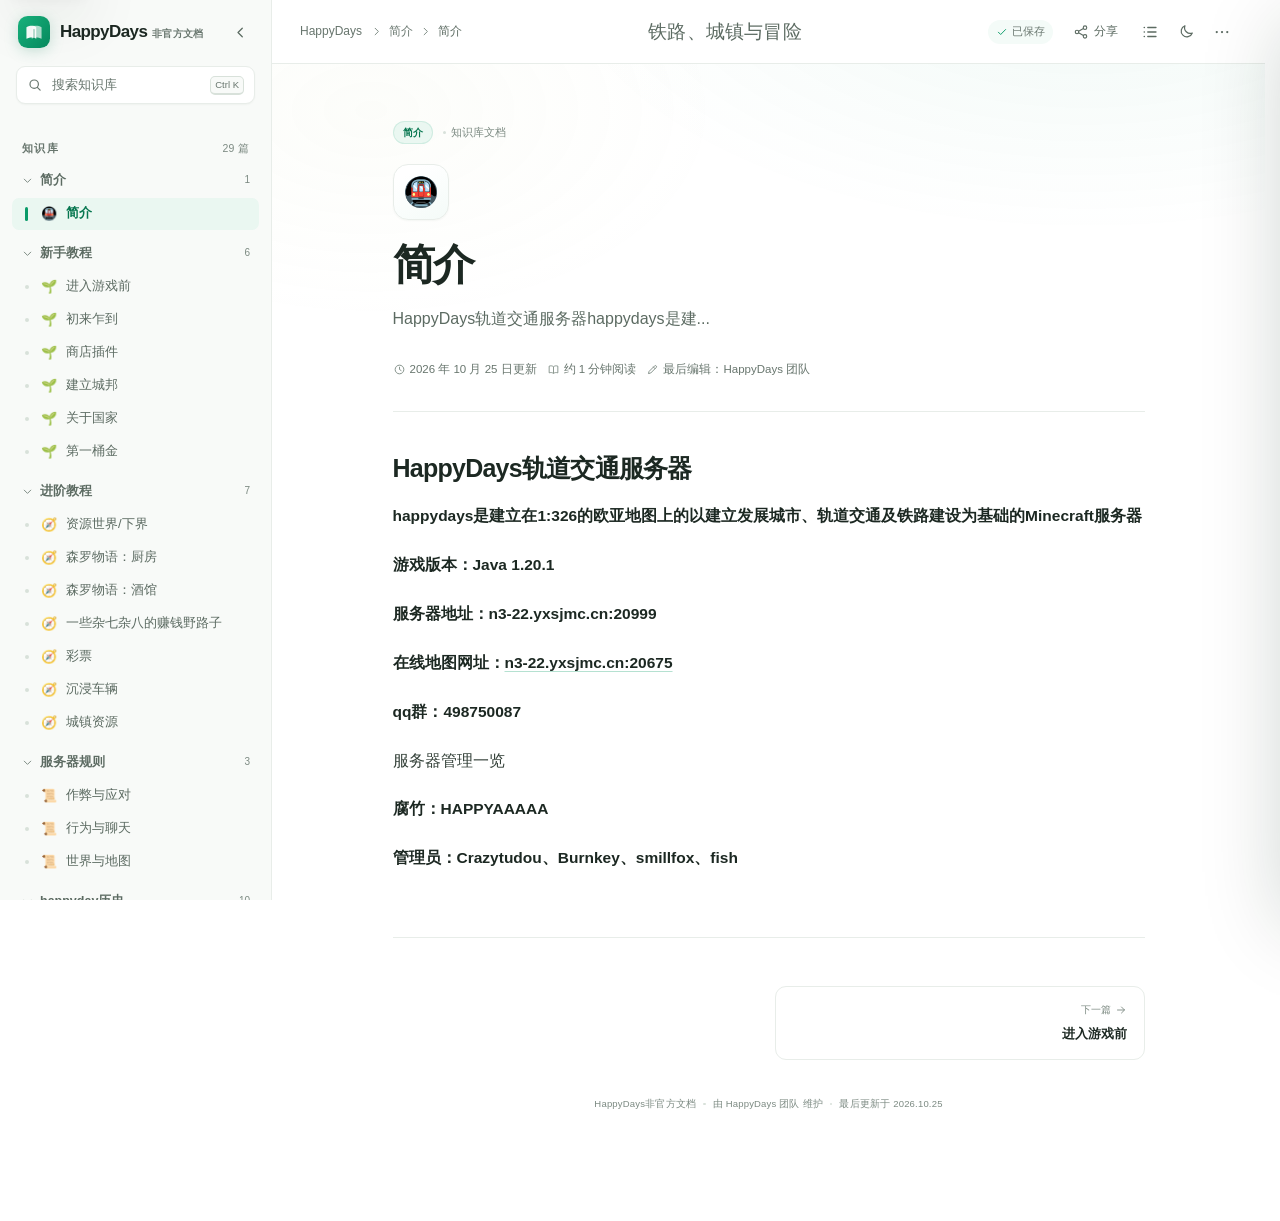
==== index.html @ 3f9e7c97 "fix: 固定标题默认字号并让新输入继承所选字号 - 移除阅读页和编辑器标题弹窗中的全局字号输入 - 全局默认字号固定为 title.json 中的 18.5 - 保留逐字字号输入 - 选中单字字号后" ====
<!DOCTYPE html>
<html lang="zh-CN">
<head>
  <meta charset="UTF-8">
  <meta name="viewport" content="width=device-width, initial-scale=1.0">
  <meta name="description" content="HappyDays非官方文档">
  <meta name="color-scheme" content="light dark">
  <meta name="theme-color" content="#ffffff" media="(prefers-color-scheme: light)">
  <meta name="theme-color" content="#141b17" media="(prefers-color-scheme: dark)">
  <meta property="og:type" content="website">
  <meta property="og:title" content="HappyDays非官方文档">
  <meta property="og:description" content="HappyDays非官方文档">
  <meta property="og:url" id="ogUrl" content="">
  <link rel="canonical" id="canonicalLink" href="">
  <link rel="stylesheet" href="assets/title-format.css">
  <link rel="stylesheet" href="assets/history.css">
  <title>HappyDays非官方文档</title>
  <link rel="icon" type="image/png" href="icon.png">
  <script>
    (function () {
      try {
        var saved = localStorage.getItem('happydays-theme');
        if (saved === 'dark' || saved === 'light') {
          document.documentElement.setAttribute('data-theme', saved);
        } else if (window.matchMedia && window.matchMedia('(prefers-color-scheme: dark)').matches) {
          document.documentElement.setAttribute('data-theme', 'dark');
        }
      } catch (error) { /* 本地存储不可用时保持默认主题 */ }
    })();
  </script>
  <link rel="stylesheet" href="assets/styles.css">
</head>
<body>
  <button class="skip-link" id="skipToContent" type="button">跳到正文</button>
  <noscript>
    <div class="noscript-note">HappyDays非官方文档需要启用 JavaScript 才能加载文档内容、搜索和目录。请在浏览器设置中启用后刷新页面。</div>
  </noscript>
  <div class="reading-progress" aria-hidden="true"><span id="readingProgress"></span></div>

  <div class="sidebar-backdrop" id="sidebarBackdrop" data-action="close-sidebar" aria-hidden="true"></div>

  <div class="app">
    <aside class="sidebar" id="sidebar" aria-label="知识库导航">
      <div class="sidebar-head">
        <a class="brand" href="#/" aria-label="HappyDays非官方文档首页">
          <span class="brand-mark" aria-hidden="true">
            <svg viewBox="0 0 36 36" focusable="false">
              <defs>
                <linearGradient id="brandGradient" x1="0" y1="0" x2="1" y2="1">
                  <stop offset="0%" stop-color="#18b57f"></stop>
                  <stop offset="100%" stop-color="#078a5f"></stop>
                </linearGradient>
              </defs>
              <rect width="36" height="36" rx="11" fill="url(#brandGradient)"></rect>
              <path d="M9.5 12.6c4.6-2.3 8.7-1.7 11 0v13.1c-2.3-1.7-6.4-2.3-11 0V12.6Z" fill="#fff" opacity=".97"></path>
              <path d="M26.5 12.6c-4.6-2.3-8.7-1.7-11 0v13.1c2.3-1.7 6.4-2.3 11 0V12.6Z" fill="#fff" opacity=".68"></path>
              <path d="M18 15.2v10.6" stroke="#078a5f" stroke-width="1.2" stroke-linecap="round" opacity=".5"></path>
            </svg>
          </span>
          <span class="brand-copy">
            <span class="brand-name">HappyDays</span>
            <span class="brand-suffix">非官方文档</span>
          </span>
        </a>
        <button class="icon-button sidebar-close" id="sidebarClose" type="button" aria-label="收起侧边栏">
          <svg class="icon" aria-hidden="true"><use href="#i-chevron-left"></use></svg>
        </button>
      </div>

      <button class="search-trigger" id="sidebarSearch" type="button" aria-label="搜索知识库" aria-haspopup="dialog" aria-keyshortcuts="Control+K Meta+K">
        <svg class="icon" aria-hidden="true"><use href="#i-search"></use></svg>
        <span>搜索知识库</span>
        <kbd><span class="mod-key">Ctrl</span>&nbsp;K</kbd>
      </button>

      <div class="sidebar-scroll">
        <div class="nav-section">
          <div class="nav-section-head">
            <span class="nav-section-title">知识库</span>
            <span class="nav-section-count" id="docCount">0 篇</span>
          </div>
          <nav class="doc-tree" id="docTree" aria-label="文档树"></nav>
        </div>

        <div class="invite-card">
          <div class="invite-art" aria-hidden="true">
            <span class="invite-leaf invite-leaf--one"></span>
            <span class="invite-leaf invite-leaf--two"></span>
            <span class="invite-dot"></span>
          </div>
          <p class="invite-title">一起把经验留下来</p>
          <p class="invite-text">邀请伙伴加入空间，共同编辑、评论与成长。</p>
          <button class="invite-button" type="button" data-action="invite">
            <svg class="icon" aria-hidden="true"><use href="#i-user-plus"></use></svg>
            复制邀请链接
          </button>
        </div>
      </div>
    </aside>

    <div class="app-main">
      <header class="topbar">
        <div class="topbar-left">
          <button class="icon-button menu-button" id="sidebarToggle" type="button" aria-label="展开侧边栏" aria-controls="sidebar" aria-expanded="true">
            <svg class="icon" aria-hidden="true"><use href="#i-menu"></use></svg>
          </button>
          <nav class="breadcrumbs" aria-label="面包屑">
            <a class="crumb-home" href="#/doc/welcome">HappyDays</a>
            <svg class="crumb-chevron" aria-hidden="true"><use href="#i-chevron-right"></use></svg>
            <span class="crumb-category" id="crumbCategory">开始使用</span>
            <svg class="crumb-chevron crumb-chevron--last" aria-hidden="true"><use href="#i-chevron-right"></use></svg>
            <span class="crumb-current" id="crumbTitle">欢迎来到 HappyDays非官方文档</span>
          </nav>
        </div>

        <div class="title-roll" id="titleRoll" aria-label="站点标题">
          <span class="title-roll-window">
            <span class="title-roll-text" id="titleRollText">HappyDays 非官方文档</span>
          </span>
          <button class="title-roll-edit" id="titleRollEdit" type="button" aria-label="编辑滚动标题" title="编辑滚动标题" hidden>
            <svg class="icon" aria-hidden="true"><use href="#i-edit"></use></svg>
          </button>
        </div>

        <div class="topbar-actions">
          <span class="sync-pill" aria-label="所有更改已保存">
            <svg class="icon" aria-hidden="true"><use href="#i-check"></use></svg>
            <span>已保存</span>
          </span>
          <a class="top-action edit-link" id="editBtn" href="editor.html" aria-label="编辑当前文档" hidden>
            <svg class="icon" aria-hidden="true"><use href="#i-edit"></use></svg>
            <span class="action-label">编辑</span>
          </a>
          <button class="top-action" id="historyBtn" type="button" aria-label="查看版本历史" hidden>
            <svg class="icon" aria-hidden="true"><use href="#i-clock"></use></svg>
            <span class="action-label">历史</span>
          </button>
          <button class="top-action" id="shareBtn" type="button" aria-label="分享当前文档">
            <svg class="icon" aria-hidden="true"><use href="#i-share"></use></svg>
            <span class="action-label">分享</span>
          </button>
          <button class="icon-button outline-trigger" id="outlineBtn" type="button" aria-label="打开页面目录" aria-controls="tocPanel" aria-expanded="false">
            <svg class="icon" aria-hidden="true"><use href="#i-list"></use></svg>
          </button>
          <button class="icon-button theme-toggle" id="themeBtn" type="button" aria-label="切换到深色模式">
            <svg class="icon icon-sun" aria-hidden="true"><use href="#i-sun"></use></svg>
            <svg class="icon icon-moon" aria-hidden="true"><use href="#i-moon"></use></svg>
          </button>
          <button class="icon-button" id="moreBtn" type="button" aria-label="更多页面操作" aria-haspopup="true" aria-expanded="false">
            <svg class="icon" aria-hidden="true"><use href="#i-more"></use></svg>
          </button>
          <div class="more-menu" id="moreMenu" hidden>
            <p class="menu-eyebrow">页面操作</p>
            <button class="menu-item" type="button" data-action="copy-link">
              <svg class="icon" aria-hidden="true"><use href="#i-link"></use></svg>
              <span>复制页面链接</span>
            </button>
            <button class="menu-item" type="button" data-action="print">
              <svg class="icon" aria-hidden="true"><use href="#i-printer"></use></svg>
              <span>打印 / 导出 PDF</span>
            </button>
            <button class="menu-item" type="button" data-action="wide">
              <svg class="icon" aria-hidden="true"><use href="#i-wide"></use></svg>
              <span>宽屏阅读</span>
              <span class="menu-state" id="wideState">关</span>
            </button>
            <div class="menu-divider"></div>
            <p class="menu-tip">提示：按 <kbd>Esc</kbd> 可关闭此菜单</p>
          </div>
        </div>
      </header>

      <main class="main" id="mainContent">
        <div class="doc-layout">
          <article class="doc" id="docRoot" aria-labelledby="docTitle">
            <header class="doc-header">
              <div class="doc-kicker">
                <span class="doc-category" id="docCategory">开始使用</span>
                <span class="doc-type">知识库文档</span>
              </div>
              <div class="doc-emoji" id="docEmoji" aria-hidden="true">🌱</div>
              <h1 class="doc-title" id="docTitle">欢迎来到 HappyDays非官方文档</h1>
              <p class="doc-excerpt" id="docExcerpt"></p>
              <div class="doc-meta">
                <span class="meta-item">
                  <svg class="icon" aria-hidden="true"><use href="#i-clock"></use></svg>
                  <span id="docUpdated">2026 年 10 月 21 日更新</span>
                </span>
                <span class="meta-item">
                  <svg class="icon" aria-hidden="true"><use href="#i-read"></use></svg>
                  <span id="docReading">约 6 分钟阅读</span>
                </span>
                <span class="meta-item" id="docAuthorMeta" hidden>
                  <svg class="icon" aria-hidden="true"><use href="#i-edit"></use></svg>
                  <span id="docAuthor">最后编辑：HappyDays 团队</span>
                </span>
              </div>
              <div class="doc-tags" id="docTags"></div>
            </header>

            <div class="doc-body" id="docBody"></div>

            <section class="doc-signatures" id="docSignatures" aria-label="署名记录" hidden>
              <div class="doc-signatures-head">
                <span>署名记录</span>
                <span id="docSignatureCount"></span>
              </div>
              <ol class="doc-signature-list" id="docSignatureList"></ol>
            </section>

            <footer class="doc-footer">
              <nav class="page-nav" aria-label="上一篇与下一篇">
                <a class="page-nav-link page-nav-prev" id="prevDoc" href="#/doc/welcome">
                  <span class="page-nav-direction">
                    <svg class="icon" aria-hidden="true"><use href="#i-arrow-left"></use></svg>
                    上一篇
                  </span>
                  <span class="page-nav-title" id="prevDocTitle">—</span>
                </a>
                <a class="page-nav-link page-nav-next" id="nextDoc" href="#/doc/quickstart">
                  <span class="page-nav-direction">
                    下一篇
                    <svg class="icon" aria-hidden="true"><use href="#i-arrow-right"></use></svg>
                  </span>
                  <span class="page-nav-title" id="nextDocTitle">—</span>
                </a>
              </nav>

              <p class="doc-colophon">
                <span>HappyDays非官方文档</span>
                <span class="colophon-dot" aria-hidden="true"></span>
                <span>由 <span id="colophonAuthor">HappyDays 团队</span> 维护</span>
                <span class="colophon-dot" aria-hidden="true"></span>
                <span id="colophonUpdated">最后更新于 2026.10.21</span>
              </p>
            </footer>
          </article>

          <aside class="toc" id="tocPanel" aria-label="本页目录">
            <div class="toc-sticky">
              <div class="toc-head">
                <span class="toc-label">本页目录</span>
                <span class="toc-percent" id="readingPercent">0%</span>
              </div>
              <nav class="toc-nav" id="tocNav" aria-label="页面标题导航"></nav>
              <button class="toc-top" id="tocTop" type="button">
                <svg class="icon" aria-hidden="true"><use href="#i-arrow-up"></use></svg>
                回到顶部
              </button>
            </div>
            <button class="toc-close" id="tocClose" type="button" aria-label="关闭页面目录">
              <svg class="icon" aria-hidden="true"><use href="#i-x"></use></svg>
            </button>
          </aside>
        </div>
      </main>
    </div>
  </div>

  <div class="toc-backdrop" id="tocBackdrop" data-action="close-toc" aria-hidden="true"></div>

  <div class="search-overlay" id="searchOverlay" hidden>
    <div class="search-backdrop" data-action="close-search" aria-hidden="true"></div>
    <section class="search-dialog" role="dialog" aria-modal="true" aria-labelledby="searchTitle">
      <h2 class="sr-only" id="searchTitle">搜索知识库</h2>
      <div class="search-input-row">
        <svg class="icon search-icon" aria-hidden="true"><use href="#i-search"></use></svg>
        <input id="searchInput" class="search-input" type="search" placeholder="搜索文档、标签或内容…" autocomplete="off" spellcheck="false" aria-label="搜索知识库" aria-controls="searchResults" aria-autocomplete="list" aria-haspopup="listbox">
        <kbd class="search-esc">Esc</kbd>
      </div>
      <div class="search-results" id="searchResults" role="listbox" aria-label="搜索建议" aria-live="polite"></div>
      <div class="search-footer">
        <span class="search-footer-group"><kbd>↑</kbd><kbd>↓</kbd> 选择</span>
        <span class="search-footer-group"><kbd>↵</kbd> 打开</span>
        <span class="search-footer-brand">
          <span class="mini-mark" aria-hidden="true"></span>
          HappyDays非官方文档
        </span>
      </div>
    </section>
  </div>

  <div class="toast-region" id="toastRegion" role="status" aria-live="polite" aria-atomic="true"></div>

  <button class="back-to-top" id="backToTop" type="button" aria-label="回到顶部">
    <svg class="icon" aria-hidden="true"><use href="#i-arrow-up"></use></svg>
  </button>

  <div class="sr-only" id="pageAnnouncement" aria-live="polite"></div>

  <dialog class="site-title-dialog" id="titleEditDialog" aria-labelledby="titleEditHeading">
    <form id="titleEditForm">
      <div class="site-title-head">
        <div>
          <p class="site-title-eyebrow">页眉配置</p>
          <h2 id="titleEditHeading">编辑滚动标题</h2>
        </div>
        <button class="icon-button" id="siteTitleClose" type="button" aria-label="关闭">
          <svg class="icon" aria-hidden="true"><use href="#i-x"></use></svg>
        </button>
      </div>
      <div class="site-title-body">
        <p class="site-title-hint">标题按权重随机出现，概率 = 当前权重 / 总权重。</p>
        <div class="site-title-settings">
          <label class="site-title-setting">
            <span>轮换间隔</span>
            <input id="siteTitleInterval" type="number" min="3" max="3600" step="1" value="10">
            <span class="site-title-unit">秒</span>
          </label>
        </div>
        <div class="title-format-toolbar" id="siteTitleToolbar" aria-label="标题格式">
          <button class="title-format-button" type="button" data-format="bold" title="粗体"><b>B</b></button>
          <button class="title-format-button" type="button" data-format="italic" title="斜体"><i>I</i></button>
          <button class="title-format-button" type="button" data-format="underline" title="下划线"><u>U</u></button>
          <button class="title-format-button" type="button" data-format="strike" title="删除线"><s>S</s></button>
          <label class="title-format-size">
            字号
            <input id="siteTitleSize" type="number" min="8" max="80" step="0.5" placeholder="px" title="选中文字的字号">
            <span>px</span>
          </label>
          <label class="title-format-color">
            颜色
            <input id="siteTitleColor" type="color" value="#0a9b69" title="文字颜色">
          </label>
          <span class="title-format-hint">选中文字后应用</span>
        </div>
        <div class="site-title-rows" id="siteTitleRows"></div>
        <div class="site-title-foot">
          <button class="site-title-add" id="siteTitleAdd" type="button">+ 添加标题</button>
          <span id="siteTitleTotal"></span>
        </div>
        <div class="site-title-alert" id="siteTitleAlert" hidden role="alert"></div>
      </div>
      <div class="site-title-actions">
        <button class="top-action" id="siteTitleCancel" type="button">取消</button>
        <button class="site-title-save" id="siteTitleSave" type="submit">保存标题</button>
      </div>
    </form>
  </dialog>

  <dialog class="history-dialog" id="historyDialog" aria-labelledby="historyHeading">
    <div class="history-shell">
      <header class="history-head">
        <div>
          <p class="history-eyebrow">Version history</p>
          <h2 id="historyHeading">文章版本</h2>
        </div>
        <button class="history-close" id="historyClose" type="button" aria-label="关闭版本历史">×</button>
      </header>
      <div class="history-body">
        <aside class="history-side">
          <p class="history-cutoff" id="historyCutoff"></p>
          <div class="history-list" id="historyList"></div>
        </aside>
        <section class="history-detail">
          <div class="history-meta" id="historyMeta"></div>
          <article class="doc-body history-content" id="historyContent"></article>
        </section>
      </div>
    </div>
  </dialog>

  <svg class="icon-sprite" xmlns="http://www.w3.org/2000/svg" aria-hidden="true" focusable="false">
    <defs>
      <symbol id="i-menu" viewBox="0 0 24 24"><path d="M4 7h16M4 12h16M4 17h11" fill="none" stroke="currentColor" stroke-width="1.8" stroke-linecap="round"/></symbol>
      <symbol id="i-chevron-left" viewBox="0 0 24 24"><path d="m14.5 6-6 6 6 6" fill="none" stroke="currentColor" stroke-width="1.8" stroke-linecap="round" stroke-linejoin="round"/></symbol>
      <symbol id="i-chevron-right" viewBox="0 0 24 24"><path d="m9.5 6 6 6-6 6" fill="none" stroke="currentColor" stroke-width="1.8" stroke-linecap="round" stroke-linejoin="round"/></symbol>
      <symbol id="i-chevron-down" viewBox="0 0 24 24"><path d="m6 9.5 6 6 6-6" fill="none" stroke="currentColor" stroke-width="1.8" stroke-linecap="round" stroke-linejoin="round"/></symbol>
      <symbol id="i-search" viewBox="0 0 24 24"><circle cx="10.8" cy="10.8" r="6.3" fill="none" stroke="currentColor" stroke-width="1.8"/><path d="m15.5 15.5 4.2 4.2" fill="none" stroke="currentColor" stroke-width="1.8" stroke-linecap="round"/></symbol>
      <symbol id="i-clock" viewBox="0 0 24 24"><circle cx="12" cy="12" r="8" fill="none" stroke="currentColor" stroke-width="1.7"/><path d="M12 7.7V12l2.9 1.9" fill="none" stroke="currentColor" stroke-width="1.7" stroke-linecap="round"/></symbol>
      <symbol id="i-read" viewBox="0 0 24 24"><path d="M4 5.8c2.9-1 5.6-.8 8 1.1 2.4-1.9 5.1-2.1 8-1.1v12.4c-2.9-1-5.6-.8-8 1.1-2.4-1.9-5.1-2.1-8-1.1V5.8Z" fill="none" stroke="currentColor" stroke-width="1.6" stroke-linejoin="round"/><path d="M12 7v12" fill="none" stroke="currentColor" stroke-width="1.6"/></symbol>
      <symbol id="i-share" viewBox="0 0 24 24"><circle cx="6" cy="12" r="2.6" fill="none" stroke="currentColor" stroke-width="1.7"/><circle cx="18" cy="5.5" r="2.6" fill="none" stroke="currentColor" stroke-width="1.7"/><circle cx="18" cy="18.5" r="2.6" fill="none" stroke="currentColor" stroke-width="1.7"/><path d="m8.4 10.8 7.2-4M8.4 13.2l7.2 4" fill="none" stroke="currentColor" stroke-width="1.7"/></symbol>
      <symbol id="i-edit" viewBox="0 0 24 24"><path d="m4.5 19.5 4.2-1 10.1-10.1a2.1 2.1 0 0 0-3-3L5.7 15.5l-1.2 4Z" fill="none" stroke="currentColor" stroke-width="1.7" stroke-linejoin="round"/><path d="m13.7 7.5 2.8 2.8" fill="none" stroke="currentColor" stroke-width="1.7" stroke-linecap="round"/></symbol>
      <symbol id="i-more" viewBox="0 0 24 24"><circle cx="5" cy="12" r="1.5" fill="currentColor"/><circle cx="12" cy="12" r="1.5" fill="currentColor"/><circle cx="19" cy="12" r="1.5" fill="currentColor"/></symbol>
      <symbol id="i-sun" viewBox="0 0 24 24"><circle cx="12" cy="12" r="4" fill="none" stroke="currentColor" stroke-width="1.7"/><path d="M12 2.8v2.1M12 19.1v2.1M4.5 4.5 6 6M18 18l1.5 1.5M2.8 12h2.1M19.1 12h2.1M4.5 19.5 6 18M18 6l1.5-1.5" fill="none" stroke="currentColor" stroke-width="1.7" stroke-linecap="round"/></symbol>
      <symbol id="i-moon" viewBox="0 0 24 24"><path d="M20.2 14.2A8.1 8.1 0 0 1 9.8 3.8a8.1 8.1 0 1 0 10.4 10.4Z" fill="none" stroke="currentColor" stroke-width="1.7" stroke-linejoin="round"/></symbol>
      <symbol id="i-x" viewBox="0 0 24 24"><path d="m6 6 12 12M18 6 6 18" fill="none" stroke="currentColor" stroke-width="1.8" stroke-linecap="round"/></symbol>
      <symbol id="i-check" viewBox="0 0 24 24"><path d="m4.8 12.4 4.6 4.6 9.8-10" fill="none" stroke="currentColor" stroke-width="1.9" stroke-linecap="round" stroke-linejoin="round"/></symbol>
      <symbol id="i-arrow-up" viewBox="0 0 24 24"><path d="M12 19V5m-6 6 6-6 6 6" fill="none" stroke="currentColor" stroke-width="1.8" stroke-linecap="round" stroke-linejoin="round"/></symbol>
      <symbol id="i-arrow-right" viewBox="0 0 24 24"><path d="M5 12h14m-6-6 6 6-6 6" fill="none" stroke="currentColor" stroke-width="1.8" stroke-linecap="round" stroke-linejoin="round"/></symbol>
      <symbol id="i-arrow-left" viewBox="0 0 24 24"><path d="M19 12H5m6 6-6-6 6-6" fill="none" stroke="currentColor" stroke-width="1.8" stroke-linecap="round" stroke-linejoin="round"/></symbol>
      <symbol id="i-list" viewBox="0 0 24 24"><path d="M9 6h11M9 12h11M9 18h11" fill="none" stroke="currentColor" stroke-width="1.7" stroke-linecap="round"/><circle cx="4.4" cy="6" r="1.1" fill="currentColor"/><circle cx="4.4" cy="12" r="1.1" fill="currentColor"/><circle cx="4.4" cy="18" r="1.1" fill="currentColor"/></symbol>
      <symbol id="i-link" viewBox="0 0 24 24"><path d="m9.7 14.3 4.6-4.6M7.1 16.9l-1 1a3.7 3.7 0 0 1-5.2-5.2l3.6-3.6a3.7 3.7 0 0 1 5.2 0M16.9 7.1l1-1a3.7 3.7 0 0 1 5.2 5.2l-3.6 3.6a3.7 3.7 0 0 1-5.2 0" fill="none" stroke="currentColor" stroke-width="1.7" stroke-linecap="round"/></symbol>
      <symbol id="i-printer" viewBox="0 0 24 24"><path d="M7 8V3.8h10V8M7 17H4.5V9.5A1.5 1.5 0 0 1 6 8h12a1.5 1.5 0 0 1 1.5 1.5V17H17" fill="none" stroke="currentColor" stroke-width="1.6" stroke-linejoin="round"/><rect x="7" y="14" width="10" height="6.2" rx="1" fill="none" stroke="currentColor" stroke-width="1.6"/><circle cx="17.3" cy="11.4" r=".9" fill="currentColor"/></symbol>
      <symbol id="i-wide" viewBox="0 0 24 24"><path d="M8.5 4H4v4.5M15.5 4H20v4.5M8.5 20H4v-4.5M15.5 20H20v-4.5" fill="none" stroke="currentColor" stroke-width="1.7" stroke-linecap="round" stroke-linejoin="round"/></symbol>
      <symbol id="i-user-plus" viewBox="0 0 24 24"><circle cx="9" cy="8" r="3.4" fill="none" stroke="currentColor" stroke-width="1.7"/><path d="M3.6 19.5c.5-3.2 2.5-5 5.4-5s4.9 1.8 5.4 5M18 8v6M15 11h6" fill="none" stroke="currentColor" stroke-width="1.7" stroke-linecap="round"/></symbol>
      <symbol id="i-info" viewBox="0 0 24 24"><circle cx="12" cy="12" r="8.2" fill="none" stroke="currentColor" stroke-width="1.7"/><path d="M12 11v5" fill="none" stroke="currentColor" stroke-width="1.8" stroke-linecap="round"/><circle cx="12" cy="7.8" r="1.05" fill="currentColor"/></symbol>
      <symbol id="i-bulb" viewBox="0 0 24 24"><path d="M8.7 16.4a6.8 6.8 0 1 1 6.6 0v1.2H8.7v-1.2Z" fill="none" stroke="currentColor" stroke-width="1.6" stroke-linejoin="round"/><path d="M9.4 20.1h5.2M10.1 17.6h3.8" fill="none" stroke="currentColor" stroke-width="1.6" stroke-linecap="round"/></symbol>
      <symbol id="i-alert" viewBox="0 0 24 24"><path d="M10.5 4.3 2.9 18a1.7 1.7 0 0 0 1.5 2.5h15.2a1.7 1.7 0 0 0 1.5-2.5L13.5 4.3a1.7 1.7 0 0 0-3 0Z" fill="none" stroke="currentColor" stroke-width="1.6" stroke-linejoin="round"/><path d="M12 9v4.4" fill="none" stroke="currentColor" stroke-width="1.8" stroke-linecap="round"/><circle cx="12" cy="16.8" r="1.05" fill="currentColor"/></symbol>
      <symbol id="i-copy" viewBox="0 0 24 24"><rect x="8" y="8" width="11" height="11" rx="2" fill="none" stroke="currentColor" stroke-width="1.7"/><path d="M16 8V5.9A1.9 1.9 0 0 0 14.1 4H6.9A1.9 1.9 0 0 0 5 5.9v7.2A1.9 1.9 0 0 0 6.9 15H8" fill="none" stroke="currentColor" stroke-width="1.7"/></symbol>
      <symbol id="i-code" viewBox="0 0 24 24"><path d="m8.5 7.5-5 4.5 5 4.5M15.5 7.5l5 4.5-5 4.5M13.4 3.8l-2.8 16.4" fill="none" stroke="currentColor" stroke-width="1.7" stroke-linecap="round" stroke-linejoin="round"/></symbol>
      <symbol id="i-sparkle" viewBox="0 0 24 24"><path d="M12 3.5c.6 4.5 2.4 6.3 6.9 6.9-4.5.6-6.3 2.4-6.9 6.9-.6-4.5-2.4-6.3-6.9-6.9 4.5-.6 6.3-2.4 6.9-6.9Z" fill="none" stroke="currentColor" stroke-width="1.5" stroke-linejoin="round"/><path d="M18.7 16.2c.25 1.85 1 2.6 2.85 2.85-1.85.25-2.6 1-2.85 2.85-.25-1.85-1-2.6-2.85-2.85 1.85-.25 2.6-1 2.85-2.85Z" fill="currentColor"/></symbol>
    </defs>
  </svg>

  <script src="assets/data.js"></script>
  <script src="assets/title-format.js"></script>
  <script src="assets/app.js"></script>
</body>
</html>
---- assets/title-format.css ----
.title-rich {
  min-width: 0;
  min-height: 34px;
  padding: 7px 9px;
  overflow-wrap: anywhere;
  border: 1px solid var(--border);
  border-radius: 7px;
  background: var(--canvas);
  color: var(--text);
  font-size: 12px;
  font-style: normal;
  font-weight: 400;
  line-height: 1.45;
  outline: 0;
  white-space: pre-wrap;
}

.title-rich:focus {
  border-color: rgba(10, 155, 105, 0.48);
  box-shadow: 0 0 0 3px rgba(10, 155, 105, 0.09);
}

.title-rich:empty::before {
  color: var(--text-faint);
  content: attr(data-placeholder);
  pointer-events: none;
}

.title-rich span {
  white-space: pre;
}

.title-format-toolbar {
  display: flex;
  align-items: center;
  gap: 4px;
  padding: 7px 8px;
  border: 1px solid var(--border);
  border-radius: 8px;
  background: var(--canvas);
}

.title-format-button {
  display: inline-flex;
  width: 28px;
  height: 28px;
  align-items: center;
  justify-content: center;
  border: 1px solid transparent;
  border-radius: 6px;
  background: transparent;
  color: var(--text-secondary);
  font-size: 12px;
  cursor: pointer;
}

.title-format-button:hover {
  border-color: var(--border);
  background: var(--surface);
  color: var(--text);
}

.title-format-color,
.title-format-size {
  display: inline-flex;
  align-items: center;
  gap: 5px;
  margin-left: 3px;
  color: var(--text-faint);
  font-size: 9.5px;
}

.title-format-color input {
  width: 25px;
  height: 25px;
  padding: 0;
  border: 1px solid var(--border);
  border-radius: 5px;
  background: transparent;
  cursor: pointer;
}

.title-format-size input {
  width: 46px;
  height: 25px;
  padding: 0 5px;
  border: 1px solid var(--border);
  border-radius: 5px;
  background: var(--canvas);
  color: var(--text);
  font-size: 10px;
  outline: 0;
}

.title-format-size input:focus {
  border-color: rgba(10, 155, 105, 0.48);
}

.title-format-hint {
  margin-left: auto;
  color: var(--text-faint);
  font-size: 9px;
  white-space: nowrap;
}
---- assets/history.css ----
.history-dialog {
  width: min(1060px, calc(100vw - 32px));
  max-height: min(88vh, 780px);
  padding: 0;
  border: 1px solid var(--border);
  border-radius: 14px;
  background: var(--surface);
  color: var(--text);
  box-shadow: 0 24px 70px rgba(7, 20, 13, 0.28);
}

.history-dialog::backdrop {
  background: rgba(15, 28, 21, 0.42);
  -webkit-backdrop-filter: blur(4px);
  backdrop-filter: blur(4px);
}

.history-shell {
  display: flex;
  max-height: min(88vh, 780px);
  flex-direction: column;
}

.history-head {
  display: flex;
  align-items: flex-start;
  justify-content: space-between;
  gap: 16px;
  padding: 18px 22px 14px;
  border-bottom: 1px solid var(--border);
}

.history-eyebrow {
  margin: 0 0 4px;
  color: var(--accent);
  font-size: 8.5px;
  font-weight: 750;
  letter-spacing: 0.08em;
  text-transform: uppercase;
}

.history-head h2 {
  margin: 0;
  font-size: 20px;
  letter-spacing: -0.03em;
}

.history-close {
  width: 30px;
  height: 30px;
  padding: 0;
  border: 1px solid transparent;
  border-radius: 6px;
  background: transparent;
  color: var(--text-faint);
  font-size: 20px;
  line-height: 1;
  cursor: pointer;
}

.history-close:hover {
  border-color: var(--border);
  background: var(--canvas);
  color: var(--text);
}

.history-body {
  display: grid;
  min-height: 0;
  flex: 1;
  grid-template-columns: 270px minmax(0, 1fr);
}

.history-side {
  display: flex;
  min-height: 0;
  flex-direction: column;
  gap: 8px;
  padding: 14px 12px;
  border-right: 1px solid var(--border);
  overflow: auto;
}

.history-cutoff {
  margin: 0 2px 2px;
  color: var(--text-faint);
  font-size: 9.5px;
  line-height: 1.5;
}

.history-list {
  display: flex;
  flex-direction: column;
  gap: 5px;
}

.history-version {
  display: flex;
  width: 100%;
  flex-direction: column;
  gap: 3px;
  padding: 9px 10px;
  border: 1px solid transparent;
  border-radius: 7px;
  background: transparent;
  color: var(--text-secondary);
  text-align: left;
  cursor: pointer;
}

.history-version:hover {
  border-color: var(--border);
  background: var(--canvas);
}

.history-version.is-active {
  border-color: rgba(10, 155, 105, 0.34);
  background: rgba(10, 155, 105, 0.08);
}

.history-version.is-hidden {
  opacity: 0.56;
}

.history-version-date {
  color: var(--text-faint);
  font-size: 9px;
  font-variant-numeric: tabular-nums;
}

.history-version-subject {
  color: var(--text);
  font-size: 11px;
  font-weight: 650;
  line-height: 1.4;
}

.history-version-author {
  color: var(--text-faint);
  font-size: 9px;
}

.history-detail {
  min-width: 0;
  padding: 16px 22px 24px;
  overflow: auto;
}

.history-meta {
  display: flex;
  flex-wrap: wrap;
  align-items: baseline;
  gap: 5px 12px;
  padding-bottom: 12px;
  border-bottom: 1px solid var(--border);
  color: var(--text-tertiary);
  font-size: 10px;
}

.history-meta strong {
  color: var(--text);
  font-size: 13px;
  font-weight: 700;
}

.history-meta code {
  padding: 2px 5px;
  border-radius: 4px;
  background: var(--canvas);
  color: var(--text-faint);
  font-family: var(--font-mono);
  font-size: 9px;
}

.history-content {
  padding-top: 14px;
}

.history-content pre {
  overflow: auto;
  padding: 12px;
  border: 1px solid var(--border);
  border-radius: 7px;
  background: var(--canvas);
  color: var(--text-secondary);
  font-size: 11px;
  line-height: 1.6;
  white-space: pre-wrap;
}

.history-empty {
  margin: 8px 2px;
  color: var(--text-faint);
  font-size: 10px;
  line-height: 1.6;
}

.history-actions {
  display: flex;
  flex-wrap: wrap;
  align-items: center;
  gap: 8px;
  padding: 12px 22px 16px;
  border-top: 1px solid var(--border);
}

.history-action {
  height: 31px;
  padding: 0 11px;
  border: 1px solid var(--border);
  border-radius: 6px;
  background: var(--canvas);
  color: var(--text-secondary);
  font-size: 10px;
  cursor: pointer;
}

.history-action:hover {
  border-color: var(--border-strong);
  color: var(--text);
}

.history-action--primary {
  border-color: var(--accent-strong);
  background: var(--accent-strong);
  color: #fff;
}

.history-action--primary:hover {
  color: #fff;
  filter: brightness(1.06);
}

.history-status {
  margin-left: auto;
  color: var(--text-faint);
  font-size: 9.5px;
}

@media (max-width: 760px) {
  .history-body {
    grid-template-columns: minmax(0, 1fr);
    grid-template-rows: minmax(120px, 30vh) minmax(0, 1fr);
  }

  .history-side {
    border-right: 0;
    border-bottom: 1px solid var(--border);
  }

  .history-detail {
    padding: 13px 16px 18px;
  }
}
---- assets/styles.css ----
/* =========================================================
   HappyDays非官方文档 — reading-first documentation UI
   A dependency-free stylesheet for the static knowledge base.
   ========================================================= */

:root {
  color-scheme: light;
  --font-sans: "SF Pro SC", "SF Pro Text", -apple-system, BlinkMacSystemFont,
    "Segoe UI", "PingFang SC", "Hiragino Sans GB", "Microsoft YaHei",
    "Noto Sans CJK SC", sans-serif;
  --font-serif: "Songti SC", "Noto Serif CJK SC", "Source Han Serif SC",
    "STSong", Georgia, serif;
  --font-mono: "SFMono-Regular", "Cascadia Code", "Roboto Mono", "JetBrains Mono",
    Consolas, "Liberation Mono", monospace;

  --surface: #ffffff;
  --surface-raised: #ffffff;
  --sidebar: #f8faf8;
  --canvas: #f4f7f4;
  --text: #1c2822;
  --text-body: #344139;
  --text-secondary: #5c6b62;
  --text-tertiary: #68766e;
  --text-faint: #7c8a82;
  --border: #e8ede9;
  --border-strong: #d8e1da;
  --accent: #0a9b69;
  --accent-strong: #06764f;
  --accent-soft: #eaf7f1;
  --accent-softer: #f4fbf8;
  --warning-accent: #b48420;
  --danger: #c2554d;
  --code-bg: #f6f8f7;
  --code-head: #eff4f1;
  --code-text: #30423a;
  --inline-code-bg: #eef5f1;
  --inline-code-text: #08734f;
  --topbar-bg: rgba(255, 255, 255, 0.86);
  --sidebar-hover: #eef3ef;
  --selection: rgba(10, 155, 105, 0.18);
  --shadow-xs: 0 1px 2px rgba(17, 43, 28, 0.04);
  --shadow-sm: 0 2px 5px rgba(17, 43, 28, 0.04), 0 8px 24px rgba(17, 43, 28, 0.05);
  --shadow-md: 0 8px 18px rgba(17, 43, 28, 0.07), 0 24px 64px rgba(17, 43, 28, 0.11);
  --shadow-lg: 0 24px 80px rgba(10, 34, 21, 0.2);
  --radius-sm: 7px;
  --radius-md: 10px;
  --radius-lg: 16px;
  --radius-xl: 22px;
  --sidebar-w: 272px;
  --topbar-h: 64px;
  --ease: cubic-bezier(0.22, 0.8, 0.28, 1);
}

[data-theme="dark"] {
  color-scheme: dark;
  --surface: #141b17;
  --surface-raised: #1a221d;
  --sidebar: #111814;
  --canvas: #0f1512;
  --text: #e8eee9;
  --text-body: #c7d1ca;
  --text-secondary: #a4b2a9;
  --text-tertiary: #7f8e85;
  --text-faint: #6d7a72;
  --border: #28332c;
  --border-strong: #35433a;
  --accent: #38bd8b;
  --accent-strong: #6bd6ae;
  --accent-soft: #172e25;
  --accent-softer: #14261f;
  --warning-accent: #e9b84a;
  --danger: #e08b83;
  --code-bg: #101713;
  --code-head: #18221c;
  --code-text: #c3d2c9;
  --inline-code-bg: #1c2a23;
  --inline-code-text: #75d7b0;
  --topbar-bg: rgba(20, 27, 23, 0.86);
  --sidebar-hover: #1b241f;
  --selection: rgba(56, 189, 139, 0.25);
  --shadow-xs: 0 1px 2px rgba(0, 0, 0, 0.18);
  --shadow-sm: 0 2px 6px rgba(0, 0, 0, 0.2), 0 10px 28px rgba(0, 0, 0, 0.16);
  --shadow-md: 0 12px 24px rgba(0, 0, 0, 0.28), 0 32px 80px rgba(0, 0, 0, 0.3);
  --shadow-lg: 0 28px 90px rgba(0, 0, 0, 0.55);
}

*,
*::before,
*::after {
  box-sizing: border-box;
}

html {
  scroll-behavior: smooth;
  scroll-padding-top: 92px;
  scrollbar-gutter: stable;
  -webkit-text-size-adjust: 100%;
}

body {
  margin: 0;
  min-width: 320px;
  background: var(--surface);
  color: var(--text);
  font-family: var(--font-sans);
  font-size: 15px;
  line-height: 1.6;
  -webkit-font-smoothing: antialiased;
  -moz-osx-font-smoothing: grayscale;
  text-rendering: optimizeLegibility;
}

body.search-open,
body.toc-open,
body.sidebar-open {
  overflow: hidden;
}

::selection {
  background: var(--selection);
}

a {
  color: inherit;
  text-decoration: none;
}

button,
input,
textarea,
select {
  font: inherit;
  color: inherit;
}

button {
  cursor: pointer;
}

button:disabled {
  cursor: not-allowed;
}

h1, h2, h3, h4, h5, h6 {
  margin: 0;
  color: var(--text);
}

p {
  margin: 0;
}

svg {
  flex: none;
}

[hidden] {
  display: none !important;
}

:focus-visible {
  outline: 2px solid var(--accent);
  outline-offset: 2px;
}

.sr-only {
  position: absolute !important;
  width: 1px !important;
  height: 1px !important;
  padding: 0 !important;
  margin: -1px !important;
  overflow: hidden !important;
  clip: rect(0, 0, 0, 0) !important;
  white-space: nowrap !important;
  border: 0 !important;
}

.skip-link {
  position: fixed;
  top: 10px;
  left: 10px;
  z-index: 200;
  height: 36px;
  padding: 0 14px;
  border: 1px solid var(--accent);
  border-radius: 8px;
  background: var(--surface-raised);
  color: var(--accent-strong);
  font-size: 12px;
  font-weight: 600;
  box-shadow: var(--shadow-md);
  transform: translateY(-160%);
  transition: transform 160ms var(--ease);
}

.skip-link:focus {
  outline: 2px solid var(--accent);
  outline-offset: 2px;
  transform: translateY(0);
}

.noscript-note {
  position: fixed;
  inset: 12px 12px auto;
  z-index: 210;
  padding: 12px 16px;
  border: 1px solid #e6c87b;
  border-radius: 10px;
  background: #fff9e8;
  color: #7c5a12;
  font-size: 13px;
  line-height: 1.6;
  text-align: center;
  box-shadow: var(--shadow-md);
}

.icon-sprite {
  position: absolute;
  width: 0;
  height: 0;
  overflow: hidden;
}

.icon {
  display: block;
  width: 18px;
  height: 18px;
  pointer-events: none;
}

kbd {
  display: inline-flex;
  align-items: center;
  justify-content: center;
  min-width: 20px;
  height: 20px;
  padding: 0 5px;
  border: 1px solid var(--border-strong);
  border-bottom-width: 2px;
  border-radius: 5px;
  background: var(--surface);
  color: var(--text-tertiary);
  font-family: var(--font-sans);
  font-size: 10px;
  line-height: 1;
  white-space: nowrap;
}

/* =========================================================
   Reading progress
   ========================================================= */

.reading-progress {
  position: fixed;
  inset: 0 0 auto 0;
  z-index: 90;
  height: 3px;
  pointer-events: none;
}

.reading-progress span {
  display: block;
  width: 0;
  height: 100%;
  background: linear-gradient(90deg, #16b57e, #75cf9f 70%, #c5e7a4);
  border-radius: 0 3px 3px 0;
  transition: width 100ms linear;
}

/* =========================================================
   Sidebar
   ========================================================= */

.sidebar {
  position: fixed;
  inset: 0 auto 0 0;
  z-index: 50;
  display: flex;
  flex-direction: column;
  width: var(--sidebar-w);
  background: var(--sidebar);
  border-right: 1px solid var(--border);
  transition: transform 320ms var(--ease), box-shadow 320ms var(--ease);
}

.sidebar-head {
  display: flex;
  align-items: center;
  justify-content: space-between;
  height: var(--topbar-h);
  padding: 0 14px 0 18px;
  flex: none;
}

.brand {
  display: inline-flex;
  align-items: center;
  gap: 10px;
  min-width: 0;
  border-radius: 8px;
}

.brand-mark {
  display: block;
  width: 32px;
  height: 32px;
  flex: none;
  filter: drop-shadow(0 3px 7px rgba(10, 130, 88, 0.2));
}

.brand-mark svg {
  display: block;
  width: 32px;
  height: 32px;
}

.brand-copy {
  display: flex;
  align-items: baseline;
  gap: 5px;
  white-space: nowrap;
}

.brand-name {
  color: var(--text);
  font-size: 17px;
  font-weight: 750;
  letter-spacing: -0.035em;
}

.brand-suffix {
  color: var(--text-tertiary);
  font-size: 10px;
  font-weight: 650;
  letter-spacing: 0.02em;
  text-transform: none;
}

.icon-button {
  display: inline-flex;
  align-items: center;
  justify-content: center;
  width: 34px;
  height: 34px;
  padding: 0;
  border: 1px solid transparent;
  border-radius: 8px;
  background: transparent;
  color: var(--text-secondary);
  transition: background 160ms ease, color 160ms ease, border-color 160ms ease;
}

.icon-button:hover {
  background: var(--sidebar-hover);
  color: var(--text);
}

.sidebar-close .icon {
  width: 17px;
  height: 17px;
}

.search-trigger {
  display: flex;
  align-items: center;
  gap: 9px;
  height: 38px;
  margin: 2px 16px 16px;
  padding: 0 10px;
  flex: none;
  border: 1px solid var(--border);
  border-radius: 9px;
  background: var(--surface);
  color: var(--text-tertiary);
  font-size: 13px;
  text-align: left;
  box-shadow: var(--shadow-xs);
  transition: border-color 160ms ease, color 160ms ease, box-shadow 160ms ease;
}

.search-trigger:hover {
  border-color: var(--border-strong);
  color: var(--text-secondary);
  box-shadow: 0 2px 8px rgba(20, 48, 32, 0.05);
}

.search-trigger .icon {
  width: 16px;
  height: 16px;
  color: var(--text-tertiary);
}

.search-trigger > span {
  flex: 1;
}

.search-trigger kbd {
  height: 19px;
  padding: 0 4px;
  background: var(--sidebar);
  font-size: 9.5px;
}

.sidebar-scroll {
  flex: 1;
  min-height: 0;
  overflow-y: auto;
  overscroll-behavior: contain;
  padding: 0 12px 18px;
  scrollbar-width: thin;
  scrollbar-color: var(--border-strong) transparent;
}

.sidebar-scroll::-webkit-scrollbar {
  width: 5px;
}

.sidebar-scroll::-webkit-scrollbar-thumb {
  background: var(--border-strong);
  border-radius: 10px;
}

.nav-section {
  padding-top: 20px;
}

.nav-section-head {
  display: flex;
  align-items: center;
  justify-content: space-between;
  padding: 0 10px 8px;
}

.nav-section-title {
  color: var(--text-tertiary);
  font-size: 10.5px;
  font-weight: 700;
  letter-spacing: 0.13em;
}

.nav-section-count {
  color: var(--text-faint);
  font-size: 10.5px;
  letter-spacing: 0.02em;
}

.doc-tree {
  display: flex;
  flex-direction: column;
}

.tree-group + .tree-group {
  margin-top: 1px;
}

.tree-group-body {
  min-width: 0;
}

.tree-group.is-collapsed > .tree-group-body {
  display: none;
}

.tree-group-head {
  display: flex;
  align-items: center;
  gap: 6px;
  width: 100%;
  height: 31px;
  padding: 0 9px;
  border: 0;
  border-radius: 7px;
  background: transparent;
  color: var(--text-secondary);
  font-size: 12.5px;
  font-weight: 600;
  text-align: left;
  transition: background 150ms ease, color 150ms ease;
}

.tree-group-head:hover {
  background: var(--sidebar-hover);
  color: var(--text);
}

.tree-chevron {
  width: 13px;
  height: 13px;
  color: var(--text-faint);
  transition: transform 180ms var(--ease);
}

.tree-group.is-collapsed > .tree-group-head .tree-chevron,
.tree-group--child.is-collapsed > .tree-group-head .tree-chevron {
  transform: rotate(-90deg);
}

.tree-group-label {
  flex: 1;
  min-width: 0;
  overflow: hidden;
  white-space: nowrap;
  text-overflow: ellipsis;
}

.tree-group-count {
  color: var(--text-faint);
  font-size: 10px;
  font-weight: 500;
  font-variant-numeric: tabular-nums;
}

.tree-list {
  display: flex;
  flex-direction: column;
  gap: 1px;
  margin: 2px 0 7px;
  padding: 0;
  list-style: none;
}

.tree-group--child {
  margin: 1px 0 1px 10px;
  padding-left: 6px;
  border-left: 1px solid var(--border);
}

.tree-group-head--child {
  height: 28px;
  padding: 0 7px;
  color: var(--text-tertiary);
  font-size: 11.5px;
  font-weight: 600;
}

.tree-group-head--child .tree-chevron {
  width: 11px;
  height: 11px;
}

.tree-list--nested {
  margin-bottom: 5px;
}

.tree-group--child .tree-link {
  min-height: 30px;
  padding-left: 21px;
  font-size: 12.5px;
}

.tree-group--child .tree-link::before {
  left: 9px;
}

.tree-link {
  position: relative;
  display: flex;
  align-items: center;
  gap: 8px;
  min-height: 32px;
  padding: 6px 8px 6px 27px;
  border-radius: 7px;
  color: var(--text-secondary);
  font-size: 13px;
  line-height: 1.45;
  transition: background 150ms ease, color 150ms ease;
}

.tree-link::before {
  content: "";
  position: absolute;
  left: 13px;
  top: 50%;
  width: 4px;
  height: 4px;
  border-radius: 50%;
  background: var(--border-strong);
  transform: translateY(-50%);
  transition: background 150ms ease, transform 150ms ease;
}

.tree-link:hover {
  background: var(--sidebar-hover);
  color: var(--text);
}

.tree-link.is-active {
  background: var(--accent-soft);
  color: var(--accent-strong);
  font-weight: 600;
}

.tree-link.is-active::before {
  width: 3px;
  height: 14px;
  border-radius: 4px;
  background: var(--accent);
  transform: translateY(-50%);
}

.tree-emoji {
  display: inline-flex;
  justify-content: center;
  width: 19px;
  flex: none;
  font-size: 13px;
  line-height: 1;
  filter: saturate(0.9);
}

.tree-link-title {
  min-width: 0;
  overflow: hidden;
  white-space: nowrap;
  text-overflow: ellipsis;
}

.invite-card {
  position: relative;
  margin: 22px 4px 4px;
  padding: 17px;
  overflow: hidden;
  border: 1px solid rgba(10, 155, 105, 0.13);
  border-radius: 15px;
  background:
    radial-gradient(130px 100px at 105% -8%, rgba(255, 255, 255, 0.9), transparent 70%),
    linear-gradient(140deg, #eef9f2 0%, #f6faf0 56%, #faf5e8 100%);
}

[data-theme="dark"] .invite-card {
  border-color: rgba(56, 189, 139, 0.15);
  background:
    radial-gradient(130px 100px at 105% -8%, rgba(66, 102, 77, 0.28), transparent 70%),
    linear-gradient(140deg, #16271f 0%, #17231c 56%, #24241a 100%);
}

.invite-art {
  position: absolute;
  right: 12px;
  top: 12px;
  width: 48px;
  height: 48px;
}

.invite-leaf {
  position: absolute;
  display: block;
  border-radius: 100% 0 100% 0;
  background: rgba(10, 155, 105, 0.24);
}

.invite-leaf--one {
  right: 8px;
  top: 4px;
  width: 24px;
  height: 31px;
  transform: rotate(17deg);
}

.invite-leaf--two {
  right: 26px;
  top: 21px;
  width: 16px;
  height: 21px;
  background: rgba(137, 173, 72, 0.3);
  transform: rotate(-29deg);
}

.invite-dot {
  position: absolute;
  right: 2px;
  top: 36px;
  width: 6px;
  height: 6px;
  border-radius: 50%;
  background: rgba(10, 155, 105, 0.35);
}

.invite-title {
  position: relative;
  z-index: 1;
  margin-bottom: 5px;
  color: var(--text);
  font-size: 13.5px;
  font-weight: 680;
  letter-spacing: -0.01em;
}

.invite-text {
  position: relative;
  z-index: 1;
  max-width: 176px;
  margin-bottom: 13px;
  color: var(--text-secondary);
  font-size: 11.5px;
  line-height: 1.6;
}

.invite-button {
  position: relative;
  z-index: 1;
  display: inline-flex;
  align-items: center;
  gap: 5px;
  height: 28px;
  padding: 0 9px;
  border: 1px solid rgba(10, 155, 105, 0.18);
  border-radius: 7px;
  background: rgba(255, 255, 255, 0.72);
  color: var(--accent-strong);
  font-size: 11px;
  font-weight: 600;
  transition: background 150ms ease, transform 150ms ease;
}

[data-theme="dark"] .invite-button {
  background: rgba(20, 39, 30, 0.7);
  border-color: rgba(56, 189, 139, 0.18);
}

.invite-button:hover {
  background: var(--surface);
  transform: translateY(-1px);
}

.invite-button .icon {
  width: 13px;
  height: 13px;
}

.sidebar-backdrop {
  display: none;
}

/* =========================================================
   Main shell & top bar
   ========================================================= */

.app-main {
  min-height: 100vh;
  margin-left: var(--sidebar-w);
  transition: margin-left 320ms var(--ease);
}

.title-roll {
  display: flex;
  min-width: 0;
  height: 30px;
  flex: 1 1 auto;
  align-items: center;
  margin: 0 20px;
  padding: 0;
  overflow: hidden;
  border: 0;
  background: transparent;
}

.title-roll-window {
  display: flex;
  min-width: 0;
  height: 100%;
  flex: 1;
  align-items: center;
  justify-content: center;
  overflow: hidden;
}

.title-roll-text {
  display: block;
  max-width: 100%;
  overflow: hidden;
  color: var(--text-secondary);
  font-size: 18.5px;
  font-weight: 600;
  letter-spacing: 0.01em;
  line-height: 1.25;
  text-align: center;
  white-space: nowrap;
  text-overflow: ellipsis;
}

.title-roll-edit {
  display: inline-flex;
  width: 24px;
  height: 24px;
  flex: none;
  align-items: center;
  justify-content: center;
  border: 0;
  border-radius: 6px;
  background: transparent;
  color: var(--text-faint);
  cursor: pointer;
}

.title-roll-edit[hidden] {
  display: none;
}

.title-roll-edit:hover {
  background: var(--sidebar-hover);
  color: var(--accent-strong);
}

.title-roll-edit .icon {
  width: 13px;
  height: 13px;
}

.site-title-dialog {
  width: min(680px, calc(100vw - 32px));
  padding: 0;
  border: 1px solid var(--border);
  border-radius: 14px;
  background: var(--surface);
  color: var(--text);
  box-shadow: var(--shadow-lg);
}

.site-title-dialog::backdrop {
  background: rgba(15, 28, 21, 0.38);
  -webkit-backdrop-filter: blur(4px);
  backdrop-filter: blur(4px);
}

.site-title-head {
  display: flex;
  align-items: flex-start;
  justify-content: space-between;
  gap: 16px;
  padding: 21px 22px 2px;
}

.site-title-eyebrow {
  margin: 0 0 4px;
  color: var(--accent);
  font-size: 8.5px;
  font-weight: 750;
  letter-spacing: 0.13em;
}

.site-title-head h2 {
  margin: 0;
  font-size: 20px;
  letter-spacing: -0.03em;
}

.site-title-body {
  display: flex;
  max-height: min(68vh, 540px);
  flex-direction: column;
  gap: 12px;
  padding: 17px 22px;
  overflow-y: auto;
}

.site-title-hint {
  margin: 0;
  color: var(--text-tertiary);
  font-size: 10.5px;
  line-height: 1.6;
}

.site-title-settings {
  display: flex;
  flex-wrap: wrap;
  gap: 18px;
  padding: 10px 12px;
  border: 1px solid var(--border);
  border-radius: 8px;
  background: var(--canvas);
}

.site-title-setting {
  display: inline-flex;
  align-items: center;
  gap: 6px;
  color: var(--text-tertiary);
  font-size: 10.5px;
}

.site-title-setting input {
  width: 72px;
  height: 31px;
  padding: 0 8px;
  border: 1px solid var(--border);
  border-radius: 6px;
  background: var(--surface);
  color: var(--text);
  font-size: 12px;
  text-align: right;
}

.site-title-setting input:focus,
.site-title-row input:focus {
  border-color: rgba(10, 155, 105, 0.48);
  outline: 0;
  box-shadow: 0 0 0 3px rgba(10, 155, 105, 0.09);
}

.site-title-unit {
  color: var(--text-faint);
  font-size: 9.5px;
}

.site-title-rows {
  display: flex;
  max-height: 340px;
  flex-direction: column;
  gap: 8px;
  padding-right: 4px;
  overflow-y: auto;
  scrollbar-width: thin;
}

.site-title-row {
  display: grid;
  grid-template-columns: minmax(0, 1fr) 92px 54px 28px;
  gap: 8px;
  align-items: center;
}

.site-title-row input {
  width: 100%;
  min-width: 0;
  height: 34px;
  padding: 0 9px;
  border: 1px solid var(--border);
  border-radius: 7px;
  background: var(--canvas);
  color: var(--text);
  font-size: 12px;
}

.site-title-row input[type="number"] {
  text-align: right;
}

.site-title-prob {
  color: var(--text-faint);
  font-size: 9.5px;
  font-variant-numeric: tabular-nums;
  text-align: right;
}

.site-title-remove {
  width: 28px;
  height: 28px;
  padding: 0;
  border: 0;
  border-radius: 6px;
  background: transparent;
  color: var(--text-faint);
  font-size: 16px;
  line-height: 1;
  cursor: pointer;
}

.site-title-remove:hover {
  background: rgba(210, 85, 85, 0.1);
  color: #d25555;
}

.site-title-foot {
  display: flex;
  align-items: center;
  justify-content: space-between;
  gap: 12px;
}

.site-title-add {
  height: 31px;
  padding: 0 10px;
  border: 1px solid var(--border);
  border-radius: 7px;
  background: transparent;
  color: var(--text-secondary);
  font-size: 10.5px;
  cursor: pointer;
}

.site-title-add:hover {
  border-color: var(--border-strong);
  color: var(--text);
}

.site-title-foot span {
  color: var(--text-faint);
  font-size: 9.5px;
  font-variant-numeric: tabular-nums;
}

.site-title-alert {
  padding: 9px 11px;
  border: 1px solid rgba(194, 85, 77, 0.3);
  border-radius: 7px;
  background: rgba(194, 85, 77, 0.08);
  color: #d25555;
  font-size: 10.5px;
  line-height: 1.55;
}

.site-title-actions {
  display: flex;
  justify-content: flex-end;
  gap: 8px;
  padding: 14px 22px 20px;
  border-top: 1px solid var(--border);
}

.site-title-save {
  height: 32px;
  padding: 0 14px;
  border: 1px solid var(--accent-strong);
  border-radius: 7px;
  background: var(--accent-strong);
  color: #fff;
  font-size: 11px;
  font-weight: 650;
  cursor: pointer;
}

.site-title-save:hover {
  filter: brightness(1.06);
}

@media (max-width: 620px) {
  .site-title-row {
    grid-template-columns: minmax(0, 1fr) 76px 45px 28px;
    gap: 6px;
  }
}

.title-roll-text.is-rolling {
  animation: title-roll-in 480ms var(--ease) both;
}

@keyframes title-roll-in {
  from {
    opacity: 0;
    transform: translateY(65%);
  }
  to {
    opacity: 1;
    transform: translateY(0);
  }
}

@media (max-width: 1100px) {
  .title-roll {
    margin: 0 12px;
  }
}

@media (max-width: 760px) {
  .title-roll {
    display: none;
  }
}

@media (prefers-reduced-motion: reduce) {
  .title-roll-text.is-rolling {
    animation: none;
  }
}

.topbar {
  position: sticky;
  top: 0;
  z-index: 40;
  display: flex;
  align-items: center;
  justify-content: space-between;
  height: var(--topbar-h);
  padding: 0 26px;
  border-bottom: 1px solid var(--border);
  background: var(--topbar-bg);
  -webkit-backdrop-filter: saturate(180%) blur(16px);
  backdrop-filter: saturate(180%) blur(16px);
}

.topbar-left {
  display: flex;
  align-items: center;
  gap: 8px;
  min-width: 0;
}

.menu-button {
  display: none;
}

.breadcrumbs {
  display: flex;
  align-items: center;
  gap: 6px;
  min-width: 0;
  color: var(--text-tertiary);
  font-size: 12px;
  white-space: nowrap;
}

.crumb-home {
  padding: 3px 2px;
  color: var(--text-tertiary);
  transition: color 150ms ease;
}

.crumb-home:hover {
  color: var(--text);
}

.crumb-chevron {
  width: 13px;
  height: 13px;
  color: var(--text-faint);
}

.crumb-category {
  max-width: 110px;
  overflow: hidden;
  text-overflow: ellipsis;
}

.crumb-current {
  max-width: 260px;
  overflow: hidden;
  color: var(--text-secondary);
  font-weight: 550;
  text-overflow: ellipsis;
}

.topbar-actions {
  position: relative;
  display: flex;
  align-items: center;
  gap: 2px;
  flex: none;
}

.sync-pill {
  display: inline-flex;
  align-items: center;
  gap: 4px;
  height: 24px;
  margin-right: 8px;
  padding: 0 8px;
  border-radius: 20px;
  background: var(--accent-softer);
  color: var(--text-tertiary);
  font-size: 10.5px;
  white-space: nowrap;
}

.sync-pill .icon {
  width: 12px;
  height: 12px;
  color: var(--accent);
}

.top-action {
  display: inline-flex;
  align-items: center;
  gap: 5px;
  height: 32px;
  padding: 0 9px;
  border: 1px solid transparent;
  border-radius: 7px;
  background: transparent;
  color: var(--text-secondary);
  font-size: 12px;
  transition: background 150ms ease, color 150ms ease;
}

.top-action:hover {
  background: var(--sidebar-hover);
  color: var(--text);
}

.edit-link {
  color: var(--accent-strong);
}

.edit-link:hover {
  color: var(--accent-strong);
}

.top-action .icon {
  width: 16px;
  height: 16px;
}

.outline-trigger {
  display: none;
  margin-left: 3px;
}

.theme-toggle {
  position: relative;
}

.theme-toggle .icon {
  width: 17px;
  height: 17px;
}

.theme-toggle .icon-sun {
  display: none;
}

[data-theme="dark"] .theme-toggle .icon-sun {
  display: block;
}

[data-theme="dark"] .theme-toggle .icon-moon {
  display: none;
}

.more-menu {
  position: absolute;
  top: calc(100% + 9px);
  right: 0;
  z-index: 60;
  width: 228px;
  padding: 7px;
  border: 1px solid var(--border);
  border-radius: 12px;
  background: var(--surface-raised);
  box-shadow: var(--shadow-md);
  animation: menuIn 150ms var(--ease);
}

.menu-eyebrow {
  padding: 5px 9px 6px;
  color: var(--text-faint);
  font-size: 9.5px;
  font-weight: 700;
  letter-spacing: 0.12em;
}

.menu-item {
  display: flex;
  align-items: center;
  gap: 9px;
  width: 100%;
  height: 34px;
  padding: 0 9px;
  border: 0;
  border-radius: 7px;
  background: transparent;
  color: var(--text-secondary);
  font-size: 12px;
  text-align: left;
  transition: background 140ms ease, color 140ms ease;
}

.menu-item:hover {
  background: var(--sidebar-hover);
  color: var(--text);
}

.menu-item .icon {
  width: 15px;
  height: 15px;
  color: var(--text-tertiary);
}

.menu-state {
  margin-left: auto;
  color: var(--text-faint);
  font-size: 10.5px;
}

.menu-item.is-on .menu-state {
  color: var(--accent);
}

.menu-divider {
  height: 1px;
  margin: 6px 4px;
  background: var(--border);
}

.menu-tip {
  padding: 3px 9px 5px;
  color: var(--text-faint);
  font-size: 9.5px;
  line-height: 1.7;
}

.menu-tip kbd {
  height: 17px;
  min-width: 18px;
  font-size: 8.5px;
}

/* =========================================================
   Document layout
   ========================================================= */

.main {
  min-height: calc(100vh - var(--topbar-h));
  background:
    radial-gradient(800px 420px at 82% -10%, rgba(19, 157, 107, 0.065), transparent 68%),
    radial-gradient(500px 300px at 10% 4%, rgba(188, 203, 128, 0.045), transparent 70%),
    var(--surface);
}

.doc-layout {
  display: grid;
  grid-template-columns: minmax(0, 1fr) 216px;
  gap: 58px;
  width: 100%;
  max-width: 1160px;
  margin: 0 auto;
  padding: 0 48px 110px;
}

.doc {
  min-width: 0;
}

.doc-header {
  padding: 57px 0 32px;
  border-bottom: 1px solid var(--border);
}

.doc-kicker {
  display: flex;
  align-items: center;
  gap: 10px;
  margin-bottom: 20px;
}

.doc-category {
  display: inline-flex;
  align-items: center;
  height: 23px;
  padding: 0 9px;
  border: 1px solid rgba(10, 155, 105, 0.12);
  border-radius: 20px;
  background: var(--accent-soft);
  color: var(--accent-strong);
  font-size: 10px;
  font-weight: 650;
  letter-spacing: 0.02em;
}

.doc-type {
  display: inline-flex;
  align-items: center;
  gap: 5px;
  color: var(--text-faint);
  font-size: 10.5px;
}

.doc-type::before {
  content: "";
  width: 3px;
  height: 3px;
  border-radius: 50%;
  background: var(--border-strong);
}

.doc-emoji {
  display: inline-flex;
  align-items: center;
  justify-content: center;
  width: 56px;
  height: 56px;
  margin-bottom: 20px;
  border: 1px solid var(--border);
  border-radius: 15px;
  background:
    linear-gradient(150deg, var(--surface) 20%, var(--accent-softer) 100%);
  box-shadow: var(--shadow-xs);
  font-family: "Apple Color Emoji", "Segoe UI Emoji", "Noto Color Emoji", sans-serif;
  font-size: 29px;
  line-height: 1;
  user-select: none;
}

.doc-title:focus {
  outline: none;
}

.doc-title {
  max-width: 730px;
  margin-bottom: 14px;
  color: var(--text);
  font-size: clamp(34px, 3.3vw, 44px);
  font-weight: 750;
  letter-spacing: -0.045em;
  line-height: 1.2;
  text-wrap: balance;
}

.doc-excerpt {
  max-width: 660px;
  color: var(--text-secondary);
  font-size: 16px;
  line-height: 1.8;
  text-wrap: pretty;
}

.doc-meta {
  display: flex;
  align-items: center;
  flex-wrap: wrap;
  gap: 10px;
  margin-top: 27px;
  color: var(--text-tertiary);
  font-size: 11.5px;
}

.meta-item {
  display: inline-flex;
  align-items: center;
  gap: 4px;
  white-space: nowrap;
}

.meta-item .icon {
  width: 13px;
  height: 13px;
  color: var(--text-faint);
}

.doc-tags {
  display: flex;
  flex-wrap: wrap;
  gap: 6px;
  margin-top: 15px;
}

.doc-tag {
  display: inline-flex;
  align-items: center;
  height: 23px;
  padding: 0 8px;
  border: 1px solid var(--border);
  border-radius: 6px;
  background: var(--surface);
  color: var(--text-tertiary);
  font-size: 10.5px;
  line-height: 1;
}

.doc-signatures {
  margin-top: 34px;
  padding: 15px 18px;
  border: 1px solid var(--border);
  border-radius: 11px;
  background: var(--surface);
  box-shadow: var(--shadow-xs);
}

.doc-signatures-head {
  display: flex;
  align-items: center;
  justify-content: space-between;
  gap: 12px;
  margin-bottom: 5px;
  color: var(--text-tertiary);
  font-size: 10px;
  font-weight: 650;
}

.doc-signatures-head span:last-child {
  color: var(--text-faint);
  font-size: 9px;
  font-weight: 400;
}

.doc-signature-list {
  display: flex;
  max-height: 240px;
  flex-direction: column;
  gap: 0;
  margin: 0;
  padding: 0 4px 0 0;
  overflow-y: auto;
  list-style: none;
  scrollbar-width: thin;
}

.doc-signature-item {
  padding: 9px 0;
  border-top: 1px solid var(--border);
}

.doc-signature-item:first-child {
  border-top: 0;
}

.doc-signature-item-head {
  display: flex;
  align-items: baseline;
  justify-content: space-between;
  gap: 12px;
}

.doc-signature-item-head strong {
  min-width: 0;
  overflow: hidden;
  color: var(--text-secondary);
  font-size: 12px;
  font-weight: 650;
  white-space: nowrap;
  text-overflow: ellipsis;
}

.doc-signature-item-head time {
  flex: none;
  color: var(--text-faint);
  font-size: 9.5px;
  font-variant-numeric: tabular-nums;
}

.doc-signature-item-meta {
  margin-top: 2px;
  color: var(--text-tertiary);
  font-size: 10px;
}

.doc-body {
  padding-top: 35px;
  color: var(--text-body);
  font-size: 15.5px;
  line-height: 1.86;
}

.doc-body > :first-child {
  margin-top: 0;
}

.doc-body > p {
  margin: 0 0 20px;
  color: var(--text-body);
  line-height: 1.86;
  text-wrap: pretty;
}

.doc-body h2,
.doc-body h3,
.doc-body h4 {
  scroll-margin-top: 94px;
  text-wrap: balance;
}

.doc-body h2 {
  margin: 52px 0 17px;
  color: var(--text);
  font-size: 25px;
  font-weight: 700;
  letter-spacing: -0.03em;
  line-height: 1.38;
}

.doc-body h2:first-child {
  margin-top: 4px;
}

.doc-body h3 {
  margin: 34px 0 11px;
  color: var(--text);
  font-size: 18.5px;
  font-weight: 680;
  letter-spacing: -0.018em;
  line-height: 1.45;
}

.doc-body h4 {
  margin: 26px 0 9px;
  color: var(--text);
  font-size: 15.5px;
  font-weight: 650;
  line-height: 1.5;
}

.doc-body strong {
  color: var(--text);
  font-weight: 650;
}

.doc-body em {
  font-style: italic;
}

.doc-body a:not(.link-card):not(.doc-button) {
  color: var(--accent-strong);
  text-decoration: underline;
  text-decoration-color: rgba(10, 155, 105, 0.3);
  text-decoration-thickness: 1px;
  text-underline-offset: 3px;
  transition: text-decoration-color 150ms ease;
}

.doc-body a:not(.link-card):not(.doc-button):hover {
  text-decoration-color: var(--accent);
}

.doc-body ul,
.doc-body ol {
  margin: 0 0 21px;
  padding-left: 23px;
}

.doc-body li {
  margin: 7px 0;
  padding-left: 3px;
  line-height: 1.82;
}

.doc-body li::marker {
  color: var(--accent);
  font-weight: 600;
}

.doc-body ul ul,
.doc-body ol ol,
.doc-body ul ol,
.doc-body ol ul {
  margin-top: 5px;
  margin-bottom: 7px;
}

.doc-body hr {
  height: 1px;
  margin: 38px 0;
  border: 0;
  background: var(--border);
}

.doc-body blockquote {
  margin: 25px 0;
  padding: 2px 0 2px 20px;
  border-left: 2px solid var(--accent);
  color: var(--text-secondary);
  font-family: var(--font-serif);
  font-size: 17px;
  line-height: 1.85;
}

.doc-body blockquote p {
  margin-bottom: 0;
  color: inherit;
  font-size: inherit;
  line-height: inherit;
}

.doc-body code {
  padding: 0.14em 0.4em;
  border-radius: 5px;
  background: var(--inline-code-bg);
  color: var(--inline-code-text);
  font-family: var(--font-mono);
  font-size: 0.86em;
  font-weight: 500;
  white-space: break-spaces;
}

.doc-body .code-block code {
  padding: 0;
  border-radius: 0;
  background: none;
  color: var(--code-text);
  font-size: 12.5px;
  font-weight: 400;
  white-space: pre;
}

.doc-body img {
  display: block;
  max-width: 100%;
  height: auto;
  margin: 20px 0;
  border: 1px solid var(--border);
  border-radius: 12px;
  background: var(--surface);
  box-shadow: var(--shadow-xs);
}

.doc-body .lede {
  margin: 0 0 22px;
  color: var(--text-secondary);
  font-size: 17px;
  line-height: 1.82;
}

.doc-body .muted {
  margin: 4px 0 0;
  color: var(--text-tertiary);
  font-size: 13px;
}

.doc-body .text-accent {
  color: var(--accent-strong);
}

/* =========================================================
   Content components
   ========================================================= */

.hero {
  position: relative;
  display: grid;
  grid-template-columns: minmax(0, 1fr) 242px;
  gap: 18px;
  align-items: center;
  margin: 2px 0 26px;
  padding: 30px 30px 29px;
  overflow: hidden;
  border: 1px solid rgba(10, 155, 105, 0.14);
  border-radius: var(--radius-xl);
  background:
    radial-gradient(500px 260px at 94% -10%, rgba(255, 255, 255, 0.85), transparent 62%),
    linear-gradient(135deg, #e9f8f0 0%, #f5fbf6 52%, #faf4e6 100%);
  box-shadow: 0 1px 0 rgba(255, 255, 255, 0.7) inset;
}

[data-theme="dark"] .hero {
  border-color: rgba(56, 189, 139, 0.16);
  background:
    radial-gradient(500px 260px at 94% -10%, rgba(94, 128, 91, 0.18), transparent 62%),
    linear-gradient(135deg, #172b22 0%, #16231c 52%, #26251b 100%);
  box-shadow: none;
}

.hero-copy {
  position: relative;
  z-index: 1;
}

.hero-eyebrow {
  display: inline-flex;
  align-items: center;
  gap: 6px;
  margin-bottom: 12px;
  color: var(--accent-strong);
  font-size: 9px;
  font-weight: 750;
  letter-spacing: 0.16em;
  text-transform: uppercase;
}

.hero-eyebrow::before {
  content: "";
  width: 14px;
  height: 1px;
  background: currentColor;
  opacity: 0.55;
}

.hero-title {
  margin-bottom: 10px;
  color: #123e2c;
  font-size: 28px;
  font-weight: 740;
  letter-spacing: -0.045em;
  line-height: 1.3;
  text-wrap: balance;
}

[data-theme="dark"] .hero-title {
  color: #d9efe3;
}

.hero-text {
  max-width: 390px;
  margin-bottom: 20px;
  color: #4b6b5b;
  font-size: 13px;
  line-height: 1.75;
}

[data-theme="dark"] .hero-text {
  color: #a7c2b3;
}

.hero-actions {
  display: flex;
  align-items: center;
  flex-wrap: wrap;
  gap: 9px;
}

.doc-button {
  display: inline-flex;
  align-items: center;
  gap: 6px;
  height: 35px;
  padding: 0 13px;
  border: 1px solid transparent;
  border-radius: 8px;
  background: #087a55;
  color: #fff;
  font-size: 12px;
  font-weight: 600;
  text-decoration: none;
  box-shadow: 0 3px 9px rgba(7, 103, 70, 0.18);
  transition: transform 160ms ease, background 160ms ease, box-shadow 160ms ease;
}

.doc-button:hover {
  background: #066a49;
  transform: translateY(-1px);
  box-shadow: 0 5px 14px rgba(7, 103, 70, 0.22);
}

.doc-button .icon {
  width: 14px;
  height: 14px;
}

.doc-button--ghost {
  border-color: rgba(10, 112, 76, 0.14);
  background: rgba(255, 255, 255, 0.6);
  color: #28614a;
  box-shadow: none;
}

.doc-button--ghost:hover {
  background: #fff;
  box-shadow: 0 3px 10px rgba(25, 65, 47, 0.06);
}

[data-theme="dark"] .doc-button--ghost {
  border-color: rgba(134, 208, 176, 0.16);
  background: rgba(16, 36, 27, 0.48);
  color: #b1dac6;
}

.hero-art {
  position: relative;
  z-index: 0;
  align-self: stretch;
  min-height: 165px;
}

.hero-art svg {
  position: absolute;
  right: -6px;
  bottom: -12px;
  width: 255px;
  height: auto;
}

.quick-facts {
  display: grid;
  grid-template-columns: repeat(3, 1fr);
  margin: 0 0 35px;
  padding: 14px 0;
  border-top: 1px solid var(--border);
  border-bottom: 1px solid var(--border);
}

.quick-fact {
  padding: 0 17px;
  border-left: 1px solid var(--border);
}

.quick-fact:first-child {
  padding-left: 0;
  border-left: 0;
}

.quick-fact strong {
  display: block;
  margin-bottom: 2px;
  color: var(--text);
  font-size: 15px;
  font-weight: 680;
  letter-spacing: -0.015em;
}

.quick-fact span {
  color: var(--text-tertiary);
  font-size: 10px;
}

.card-grid {
  display: grid;
  grid-template-columns: repeat(3, minmax(0, 1fr));
  gap: 12px;
  margin: 25px 0 34px;
}

.card-grid--two {
  grid-template-columns: repeat(2, minmax(0, 1fr));
}

.link-card {
  position: relative;
  display: flex;
  min-width: 0;
  flex-direction: column;
  padding: 17px 16px 15px;
  border: 1px solid var(--border);
  border-radius: 12px;
  background: var(--surface);
  color: var(--text-body);
  text-decoration: none;
  box-shadow: var(--shadow-xs);
  transition: transform 180ms var(--ease), border-color 180ms ease, box-shadow 180ms ease;
}

.link-card:hover {
  transform: translateY(-2px);
  border-color: rgba(10, 155, 105, 0.28);
  box-shadow: 0 8px 22px rgba(17, 55, 35, 0.07);
}

[data-theme="dark"] .link-card:hover {
  box-shadow: 0 8px 24px rgba(0, 0, 0, 0.24);
}

.link-card-icon {
  display: inline-flex;
  align-items: center;
  justify-content: center;
  width: 32px;
  height: 32px;
  margin-bottom: 12px;
  border-radius: 9px;
  background: var(--accent-softer);
  font-size: 17px;
  line-height: 1;
}

.link-card-title {
  margin-bottom: 5px;
  color: var(--text);
  font-size: 13.5px;
  font-weight: 650;
  letter-spacing: -0.015em;
  line-height: 1.4;
}

.link-card-text {
  margin-bottom: 13px;
  color: var(--text-tertiary);
  font-size: 11.5px;
  line-height: 1.65;
}

.link-card-arrow {
  display: inline-flex;
  align-items: center;
  gap: 4px;
  margin-top: auto;
  color: var(--accent-strong);
  font-size: 10.5px;
  font-weight: 600;
}

.link-card-arrow .icon {
  width: 12px;
  height: 12px;
  transition: transform 160ms ease;
}

.link-card:hover .link-card-arrow .icon {
  transform: translateX(2px);
}

.callout {
  display: flex;
  gap: 12px;
  margin: 23px 0;
  padding: 15px 16px;
  border: 1px solid var(--border);
  border-radius: 11px;
  background: var(--canvas);
  color: var(--text-secondary);
}

.callout-icon {
  display: flex;
  align-items: center;
  justify-content: center;
  width: 21px;
  height: 21px;
  margin-top: 1px;
  flex: none;
  color: var(--text-tertiary);
}

.callout-icon .icon {
  width: 17px;
  height: 17px;
}

.callout-content {
  min-width: 0;
  flex: 1;
}

.callout .callout-title {
  margin-bottom: 3px;
  color: var(--text);
  font-size: 12.5px;
  font-weight: 650;
  line-height: 1.5;
}

.callout p,
.callout .callout-body {
  margin: 0;
  color: var(--text-secondary);
  font-size: 13px;
  line-height: 1.75;
}

.callout p + p {
  margin-top: 7px;
}

.callout--tip {
  border-color: rgba(10, 155, 105, 0.15);
  background: var(--accent-softer);
}

.callout--tip .callout-icon {
  color: var(--accent);
}

.callout--note {
  border-color: #e5e8df;
  background: #faf9f3;
}

[data-theme="dark"] .callout--note {
  border-color: #33382e;
  background: #1d211b;
}

.callout--note .callout-icon {
  color: #9a8b54;
}

.callout--warning {
  border-color: rgba(202, 151, 45, 0.24);
  background: #fdf9ee;
}

[data-theme="dark"] .callout--warning {
  border-color: rgba(202, 151, 45, 0.21);
  background: #242016;
}

.callout--warning .callout-icon {
  color: var(--warning-accent);
}

.steps {
  margin: 22px 0 32px;
  padding: 0;
  list-style: none;
  counter-reset: step;
}

.steps > li {
  position: relative;
  margin: 0;
  padding: 0 0 23px 48px;
  counter-increment: step;
}

.steps > li:last-child {
  padding-bottom: 0;
}

.steps > li::before {
  content: counter(step);
  position: absolute;
  left: 0;
  top: -1px;
  display: flex;
  align-items: center;
  justify-content: center;
  width: 28px;
  height: 28px;
  border: 1px solid rgba(10, 155, 105, 0.14);
  border-radius: 9px;
  background: var(--accent-soft);
  color: var(--accent-strong);
  font-size: 11px;
  font-weight: 700;
  font-variant-numeric: tabular-nums;
}

.steps > li:not(:last-child)::after {
  content: "";
  position: absolute;
  left: 14px;
  top: 32px;
  bottom: 7px;
  width: 1px;
  background: var(--border);
}

.steps > li strong {
  display: block;
  margin-bottom: 3px;
  font-size: 14px;
}

.steps > li p {
  margin: 0;
  color: var(--text-secondary);
  font-size: 13px;
  line-height: 1.75;
}

.checklist {
  margin: 18px 0 24px;
  padding: 0;
  list-style: none;
}

.checklist li {
  position: relative;
  margin: 0;
  padding: 7px 0 7px 27px;
  color: var(--text-body);
  font-size: 13.5px;
  line-height: 1.7;
}

.checklist li::before {
  content: "✓";
  position: absolute;
  left: 0;
  top: 8px;
  display: flex;
  align-items: center;
  justify-content: center;
  width: 16px;
  height: 16px;
  border: 1px solid rgba(10, 155, 105, 0.18);
  border-radius: 5px;
  background: var(--accent-soft);
  color: var(--accent-strong);
  font-size: 9px;
  font-weight: 800;
  line-height: 1;
}

.table-wrap {
  margin: 22px 0 28px;
  overflow-x: auto;
  border: 1px solid var(--border);
  border-radius: 11px;
  background: var(--surface);
  scrollbar-width: thin;
}

.table-wrap table {
  width: 100%;
  border-collapse: collapse;
  font-size: 12.5px;
  line-height: 1.65;
}

.table-wrap th {
  padding: 10px 14px;
  border-bottom: 1px solid var(--border);
  background: var(--canvas);
  color: var(--text-tertiary);
  font-size: 10.5px;
  font-weight: 650;
  letter-spacing: 0.02em;
  text-align: left;
  white-space: nowrap;
}

.table-wrap td {
  padding: 11px 14px;
  border-bottom: 1px solid var(--border);
  color: var(--text-secondary);
  vertical-align: top;
}

.table-wrap tbody tr:last-child td {
  border-bottom: 0;
}

.table-wrap tbody tr {
  transition: background 140ms ease;
}

.table-wrap tbody tr:hover {
  background: var(--accent-softer);
}

.table-wrap td strong {
  color: var(--text);
  font-weight: 600;
}

.table-wrap .cell-mono {
  color: var(--accent-strong);
  font-family: var(--font-mono);
  font-size: 11px;
  white-space: nowrap;
}

.code-block {
  margin: 22px 0 28px;
  overflow: hidden;
  border: 1px solid var(--border);
  border-radius: 11px;
  background: var(--code-bg);
}

.code-head {
  display: flex;
  align-items: center;
  justify-content: space-between;
  height: 36px;
  padding: 0 10px 0 14px;
  border-bottom: 1px solid var(--border);
  background: var(--code-head);
}

.code-language {
  display: flex;
  align-items: center;
  gap: 7px;
  color: var(--text-tertiary);
  font-size: 9.5px;
  font-weight: 650;
  letter-spacing: 0.06em;
  text-transform: uppercase;
}

.code-dots {
  display: inline-flex;
  gap: 4px;
  margin-right: 2px;
}

.code-dots i {
  width: 5px;
  height: 5px;
  border-radius: 50%;
  background: var(--border-strong);
}

.code-copy {
  display: inline-flex;
  align-items: center;
  justify-content: center;
  gap: 4px;
  min-width: 58px;
  height: 24px;
  padding: 0 7px;
  border: 1px solid transparent;
  border-radius: 5px;
  background: transparent;
  color: var(--text-tertiary);
  font-size: 9.5px;
  transition: background 150ms ease, color 150ms ease, border-color 150ms ease;
}

.code-copy:hover {
  border-color: var(--border);
  background: var(--surface);
  color: var(--text);
}

.code-copy .icon {
  width: 12px;
  height: 12px;
}

.code-block pre {
  margin: 0;
  padding: 16px 17px 17px;
  overflow-x: auto;
  font-family: var(--font-mono);
  line-height: 1.72;
  tab-size: 2;
  scrollbar-width: thin;
}

.timeline {
  position: relative;
  margin: 26px 0 34px;
  padding: 0;
  list-style: none;
}

.timeline::before {
  content: "";
  position: absolute;
  left: 7px;
  top: 8px;
  bottom: 9px;
  width: 1px;
  background: var(--border);
}

.timeline-item {
  position: relative;
  margin: 0 0 26px;
  padding-left: 30px;
}

.timeline-item:last-child {
  margin-bottom: 0;
}

.timeline-item::before {
  content: "";
  position: absolute;
  left: 2px;
  top: 6px;
  width: 11px;
  height: 11px;
  border: 3px solid var(--surface);
  border-radius: 50%;
  background: var(--accent);
  box-shadow: 0 0 0 1px var(--border);
}

.timeline-date {
  display: flex;
  align-items: center;
  gap: 8px;
  margin-bottom: 6px;
  color: var(--text-faint);
  font-size: 10px;
  font-weight: 650;
  letter-spacing: 0.06em;
}

.timeline-title {
  margin-bottom: 5px;
  color: var(--text);
  font-size: 15px;
  font-weight: 650;
  letter-spacing: -0.015em;
}

.timeline-text {
  margin: 0;
  color: var(--text-secondary);
  font-size: 12.5px;
  line-height: 1.72;
}

.timeline-tags {
  display: flex;
  flex-wrap: wrap;
  gap: 5px;
  margin-top: 8px;
}

.badge {
  display: inline-flex;
  align-items: center;
  height: 19px;
  padding: 0 7px;
  border-radius: 20px;
  background: var(--accent-soft);
  color: var(--accent-strong);
  font-size: 9px;
  font-weight: 650;
  line-height: 1;
}

.badge--neutral {
  background: var(--canvas);
  color: var(--text-tertiary);
}

.badge--warm {
  background: #fbf3dd;
  color: #976d19;
}

[data-theme="dark"] .badge--warm {
  background: #2c281b;
  color: #d7b66c;
}

.faq-list {
  display: flex;
  flex-direction: column;
  gap: 9px;
  margin: 23px 0 30px;
}

.faq-item {
  overflow: hidden;
  border: 1px solid var(--border);
  border-radius: 10px;
  background: var(--surface);
  transition: border-color 160ms ease, box-shadow 160ms ease;
}

.faq-item[open] {
  border-color: rgba(10, 155, 105, 0.2);
  box-shadow: var(--shadow-xs);
}

.faq-question {
  position: relative;
  display: flex;
  align-items: center;
  gap: 10px;
  padding: 14px 44px 14px 16px;
  color: var(--text);
  font-size: 13px;
  font-weight: 600;
  line-height: 1.5;
  cursor: pointer;
  list-style: none;
}

.faq-question::-webkit-details-marker {
  display: none;
}

.faq-question::after {
  content: "";
  position: absolute;
  right: 17px;
  top: 50%;
  width: 7px;
  height: 7px;
  border-right: 1.5px solid var(--text-tertiary);
  border-bottom: 1.5px solid var(--text-tertiary);
  transform: translateY(-70%) rotate(45deg);
  transition: transform 180ms var(--ease);
}

.faq-item[open] .faq-question::after {
  transform: translateY(-25%) rotate(225deg);
}

.faq-answer {
  padding: 0 44px 16px 16px;
  color: var(--text-secondary);
  font-size: 12.5px;
  line-height: 1.78;
}

.faq-answer p {
  margin: 0;
  color: inherit;
  font-size: inherit;
  line-height: inherit;
}

.faq-answer p + p {
  margin-top: 7px;
}

.swatch-grid {
  display: grid;
  grid-template-columns: repeat(5, 1fr);
  gap: 10px;
  margin: 22px 0 28px;
}

.swatch {
  overflow: hidden;
  border: 1px solid var(--border);
  border-radius: 9px;
  background: var(--surface);
}

.swatch-color {
  height: 58px;
}

.swatch-meta {
  padding: 8px 9px 9px;
}

.swatch-name {
  display: block;
  margin-bottom: 1px;
  color: var(--text);
  font-size: 10px;
  font-weight: 600;
}

.swatch-hex {
  display: block;
  color: var(--text-faint);
  font-family: var(--font-mono);
  font-size: 8.5px;
  text-transform: uppercase;
}

.type-specimen {
  margin: 22px 0 30px;
  padding: 20px 22px;
  border: 1px solid var(--border);
  border-radius: 12px;
  background:
    linear-gradient(135deg, var(--accent-softer), transparent 58%),
    var(--surface);
}

.type-specimen-row {
  display: flex;
  align-items: baseline;
  justify-content: space-between;
  gap: 16px;
  padding: 8px 0;
  border-bottom: 1px dashed var(--border);
}

.type-specimen-row:last-child {
  border-bottom: 0;
}

.type-sample-display {
  color: var(--text);
  font-size: 34px;
  font-weight: 750;
  letter-spacing: -0.045em;
  line-height: 1.25;
}

.type-sample-heading {
  color: var(--text);
  font-size: 23px;
  font-weight: 700;
  letter-spacing: -0.03em;
}

.type-sample-body {
  color: var(--text-body);
  font-size: 14.5px;
}

.type-sample-caption {
  color: var(--text-tertiary);
  font-size: 11px;
}

.type-token {
  flex: none;
  color: var(--text-faint);
  font-family: var(--font-mono);
  font-size: 8.5px;
}

.button-demo {
  display: flex;
  align-items: center;
  flex-wrap: wrap;
  gap: 10px;
  margin: 20px 0 29px;
  padding: 18px;
  border: 1px solid var(--border);
  border-radius: 12px;
  background: var(--canvas);
}

.demo-btn {
  display: inline-flex;
  align-items: center;
  gap: 5px;
  height: 32px;
  padding: 0 12px;
  border: 1px solid transparent;
  border-radius: 7px;
  background: var(--accent-strong);
  color: #fff;
  font-size: 11.5px;
  font-weight: 600;
}

.demo-btn--ghost {
  border-color: var(--border-strong);
  background: var(--surface);
  color: var(--text-secondary);
}

.demo-btn--soft {
  background: var(--accent-soft);
  color: var(--accent-strong);
}

.quote-card {
  margin: 27px 0;
  padding: 23px 25px;
  border: 1px solid var(--border);
  border-radius: 13px;
  background: var(--canvas);
}

.quote-card p {
  margin: 0 0 10px;
  color: var(--text);
  font-family: var(--font-serif);
  font-size: 18px;
  line-height: 1.75;
}

.quote-card cite {
  color: var(--text-tertiary);
  font-size: 10.5px;
  font-style: normal;
}

.rule-grid {
  display: grid;
  grid-template-columns: repeat(2, minmax(0, 1fr));
  gap: 10px;
  margin: 22px 0 28px;
}

.rule-card {
  padding: 15px 16px;
  border: 1px solid var(--border);
  border-radius: 10px;
  background: var(--surface);
}

.rule-number {
  display: block;
  margin-bottom: 6px;
  color: var(--accent-strong);
  font-family: var(--font-mono);
  font-size: 9px;
  font-weight: 600;
  letter-spacing: 0.05em;
}

.rule-title {
  display: block;
  margin-bottom: 3px;
  color: var(--text);
  font-size: 12.5px;
  font-weight: 650;
}

.rule-text {
  margin: 0;
  color: var(--text-tertiary);
  font-size: 11.5px;
  line-height: 1.65;
}

.split-panel {
  display: grid;
  grid-template-columns: repeat(2, minmax(0, 1fr));
  gap: 12px;
  margin: 22px 0 29px;
}

.split-panel > div {
  padding: 17px 18px;
  border: 1px solid var(--border);
  border-radius: 11px;
  background: var(--surface);
}

.split-panel h4 {
  margin: 0 0 6px;
  font-size: 12.5px;
}

.split-panel p {
  margin: 0;
  color: var(--text-secondary);
  font-size: 12px;
  line-height: 1.72;
}

/* =========================================================
   Doc footer
   ========================================================= */

.doc-footer {
  margin-top: 64px;
  padding-top: 28px;
  border-top: 1px solid var(--border);
}

.page-nav {
  display: grid;
  grid-template-columns: repeat(2, minmax(0, 1fr));
  gap: 12px;
  margin-top: 20px;
}

.page-nav-link {
  display: flex;
  min-width: 0;
  flex-direction: column;
  gap: 7px;
  padding: 15px 17px;
  border: 1px solid var(--border);
  border-radius: 11px;
  background: var(--surface);
  transition: border-color 160ms ease, transform 160ms var(--ease), box-shadow 160ms ease;
}

.page-nav-link:hover {
  border-color: rgba(10, 155, 105, 0.3);
  box-shadow: var(--shadow-xs);
  transform: translateY(-1px);
}

.page-nav-next {
  align-items: flex-end;
  text-align: right;
}

@media (min-width: 761px) {
  .page-nav-prev {
    grid-column: 1;
  }

  .page-nav-next {
    grid-column: 2;
  }
}

.page-nav-direction {
  display: inline-flex;
  align-items: center;
  gap: 4px;
  color: var(--text-faint);
  font-size: 9.5px;
}

.page-nav-direction .icon {
  width: 12px;
  height: 12px;
}

.page-nav-title {
  max-width: 100%;
  overflow: hidden;
  color: var(--text);
  font-size: 12.5px;
  font-weight: 600;
  white-space: nowrap;
  text-overflow: ellipsis;
}

.page-nav-link[aria-disabled="true"] {
  display: none;
}

.doc-colophon {
  display: flex;
  align-items: center;
  justify-content: center;
  flex-wrap: wrap;
  gap: 7px;
  margin-top: 36px;
  color: var(--text-faint);
  font-size: 9.5px;
  letter-spacing: 0.02em;
  text-align: center;
}

.colophon-dot {
  width: 2.5px;
  height: 2.5px;
  border-radius: 50%;
  background: var(--border-strong);
}

/* =========================================================
   Table of contents
   ========================================================= */

.toc {
  position: relative;
  min-width: 0;
}

.toc-sticky {
  position: sticky;
  top: 91px;
  max-height: calc(100vh - 120px);
  padding-top: 62px;
  overflow-y: auto;
  scrollbar-width: none;
}

.toc-sticky::-webkit-scrollbar {
  display: none;
}

.toc-head {
  display: flex;
  align-items: center;
  justify-content: space-between;
  margin-bottom: 11px;
  padding-bottom: 10px;
  border-bottom: 1px solid var(--border);
}

.toc-label {
  color: var(--text-tertiary);
  font-size: 9.5px;
  font-weight: 700;
  letter-spacing: 0.13em;
}

.toc-percent {
  color: var(--text-faint);
  font-family: var(--font-mono);
  font-size: 9px;
  font-variant-numeric: tabular-nums;
}

.toc-nav {
  border-left: 1px solid var(--border);
}

.toc-link {
  display: block;
  width: 100%;
  margin-left: -1px;
  padding: 6px 8px 6px 13px;
  border: 0;
  border-left: 2px solid transparent;
  border-radius: 0 5px 5px 0;
  background: transparent;
  color: var(--text-tertiary);
  font-size: 11.5px;
  line-height: 1.55;
  text-align: left;
  transition: color 150ms ease, border-color 150ms ease, background 150ms ease;
}

.toc-link:hover {
  color: var(--text-secondary);
  background: var(--canvas);
}

.toc-link.is-active {
  border-left-color: var(--accent);
  background: linear-gradient(90deg, var(--accent-soft), transparent 90%);
  color: var(--accent-strong);
  font-weight: 600;
}

.toc-level-3 {
  padding-left: 25px;
  font-size: 10.5px;
}

.toc-empty {
  padding: 2px 0 2px 13px;
  color: var(--text-faint);
  font-size: 10px;
}

.toc-top {
  display: flex;
  align-items: center;
  gap: 5px;
  margin-top: 16px;
  padding: 5px 0;
  border: 0;
  background: transparent;
  color: var(--text-faint);
  font-size: 9.5px;
  transition: color 150ms ease;
}

.toc-top:hover {
  color: var(--accent-strong);
}

.toc-top .icon {
  width: 12px;
  height: 12px;
}

.toc-close {
  display: none;
}

.toc-backdrop {
  display: none;
}

/* =========================================================
   Search palette
   ========================================================= */

.search-overlay {
  position: fixed;
  inset: 0;
  z-index: 100;
  display: flex;
  align-items: flex-start;
  justify-content: center;
  padding: 11vh 20px 20px;
}

.search-backdrop {
  position: absolute;
  inset: 0;
  background: rgba(15, 28, 21, 0.36);
  -webkit-backdrop-filter: blur(5px);
  backdrop-filter: blur(5px);
  animation: fadeIn 160ms ease;
}

[data-theme="dark"] .search-backdrop {
  background: rgba(0, 0, 0, 0.58);
}

.search-dialog {
  position: relative;
  z-index: 1;
  width: min(620px, 100%);
  overflow: hidden;
  border: 1px solid var(--border);
  border-radius: 15px;
  background: var(--surface-raised);
  box-shadow: var(--shadow-lg);
  animation: paletteIn 220ms var(--ease);
}

.search-input-row {
  display: flex;
  align-items: center;
  gap: 11px;
  height: 59px;
  padding: 0 17px;
  border-bottom: 1px solid var(--border);
}

.search-icon {
  width: 19px;
  height: 19px;
  color: var(--text-tertiary);
}

.search-input {
  min-width: 0;
  flex: 1;
  height: 100%;
  padding: 0;
  border: 0;
  outline: 0;
  background: transparent;
  color: var(--text);
  font-size: 14.5px;
}

.search-input::placeholder {
  color: var(--text-faint);
}

.search-input::-webkit-search-cancel-button {
  -webkit-appearance: none;
  appearance: none;
}

.search-esc {
  height: 21px;
  font-size: 9px;
}

.search-results {
  max-height: min(52vh, 430px);
  min-height: 84px;
  overflow-y: auto;
  padding: 8px;
  overscroll-behavior: contain;
  scrollbar-width: thin;
}

.search-group-label {
  padding: 8px 10px 6px;
  color: var(--text-faint);
  font-size: 9px;
  font-weight: 700;
  letter-spacing: 0.12em;
}

.search-result {
  display: flex;
  align-items: flex-start;
  gap: 11px;
  width: 100%;
  padding: 10px;
  border: 0;
  border-radius: 8px;
  background: transparent;
  text-align: left;
  transition: background 130ms ease;
}

.search-result:hover,
.search-result.is-active {
  background: var(--accent-soft);
}

.search-result-emoji {
  display: flex;
  align-items: center;
  justify-content: center;
  width: 30px;
  height: 30px;
  flex: none;
  border: 1px solid var(--border);
  border-radius: 8px;
  background: var(--surface);
  font-size: 15px;
  line-height: 1;
}

.search-result-copy {
  display: flex;
  min-width: 0;
  flex: 1;
  flex-direction: column;
  gap: 2px;
}

.search-result-top {
  display: flex;
  align-items: center;
  gap: 7px;
  min-width: 0;
}

.search-result-title {
  overflow: hidden;
  color: var(--text);
  font-size: 12.5px;
  font-weight: 600;
  white-space: nowrap;
  text-overflow: ellipsis;
}

.search-result-title mark {
  border-radius: 2px;
  background: rgba(232, 179, 53, 0.28);
  color: inherit;
}

.search-result-category {
  flex: none;
  color: var(--text-faint);
  font-size: 8.5px;
}

.search-result-snippet {
  overflow: hidden;
  color: var(--text-tertiary);
  font-size: 10.5px;
  line-height: 1.6;
  white-space: nowrap;
  text-overflow: ellipsis;
}

.search-result-snippet mark {
  border-radius: 2px;
  background: rgba(232, 179, 53, 0.22);
  color: var(--text-secondary);
}

.search-result-enter {
  margin-top: 5px;
  color: var(--text-faint);
  font-size: 9px;
  opacity: 0;
  transition: opacity 130ms ease;
}

.search-result.is-active .search-result-enter {
  opacity: 1;
}

.search-empty {
  padding: 34px 20px 32px;
  color: var(--text-tertiary);
  font-size: 12px;
  line-height: 1.7;
  text-align: center;
}

.search-empty strong {
  display: block;
  margin-bottom: 4px;
  color: var(--text);
  font-size: 13px;
}

.search-footer {
  display: flex;
  align-items: center;
  gap: 13px;
  height: 40px;
  padding: 0 14px;
  border-top: 1px solid var(--border);
  background: var(--canvas);
  color: var(--text-faint);
  font-size: 9px;
}

.search-footer-group {
  display: inline-flex;
  align-items: center;
  gap: 4px;
}

.search-footer kbd {
  height: 17px;
  min-width: 17px;
  padding: 0 4px;
  background: var(--surface);
  font-size: 8px;
}

.search-footer-brand {
  display: flex;
  align-items: center;
  gap: 5px;
  margin-left: auto;
  color: var(--text-faint);
  font-weight: 600;
}

.mini-mark {
  width: 12px;
  height: 12px;
  border-radius: 4px;
  background: linear-gradient(135deg, #19b57e, #07875d);
}

/* =========================================================
   Toast, back to top, motion
   ========================================================= */

.toast-region {
  position: fixed;
  left: 50%;
  bottom: 27px;
  z-index: 120;
  display: flex;
  flex-direction: column;
  align-items: center;
  gap: 8px;
  pointer-events: none;
  transform: translateX(-50%);
}

.toast {
  display: flex;
  align-items: center;
  gap: 8px;
  min-height: 38px;
  max-width: min(440px, calc(100vw - 40px));
  padding: 8px 14px 8px 11px;
  border: 1px solid var(--border);
  border-radius: 9px;
  background: var(--surface-raised);
  color: var(--text-secondary);
  font-size: 11.5px;
  line-height: 1.5;
  box-shadow: var(--shadow-md);
  animation: toastIn 220ms var(--ease);
}

.toast.is-leaving {
  animation: toastOut 180ms ease forwards;
}

.toast-icon {
  display: flex;
  align-items: center;
  justify-content: center;
  width: 21px;
  height: 21px;
  flex: none;
  border-radius: 50%;
  background: var(--accent-soft);
  color: var(--accent-strong);
}

.toast-icon .icon {
  width: 12px;
  height: 12px;
}

.back-to-top {
  position: fixed;
  right: 26px;
  bottom: 26px;
  z-index: 35;
  display: flex;
  align-items: center;
  justify-content: center;
  width: 38px;
  height: 38px;
  padding: 0;
  border: 1px solid var(--border);
  border-radius: 10px;
  background: var(--surface-raised);
  color: var(--text-secondary);
  box-shadow: var(--shadow-sm);
  opacity: 0;
  pointer-events: none;
  transform: translateY(8px);
  transition: opacity 200ms ease, transform 200ms var(--ease), border-color 150ms ease;
}

.back-to-top.is-visible {
  opacity: 1;
  pointer-events: auto;
  transform: translateY(0);
}

.back-to-top:hover {
  border-color: var(--border-strong);
  color: var(--accent-strong);
}

.back-to-top .icon {
  width: 16px;
  height: 16px;
}

.doc.is-entering .doc-header,
.doc.is-entering .doc-body {
  animation: docIn 360ms var(--ease) both;
}

.doc.is-entering .doc-body {
  animation-delay: 30ms;
}

@keyframes docIn {
  from {
    opacity: 0;
    transform: translateY(7px);
  }
  to {
    opacity: 1;
    transform: translateY(0);
  }
}

@keyframes menuIn {
  from {
    opacity: 0;
    transform: translateY(-4px) scale(0.985);
  }
  to {
    opacity: 1;
    transform: translateY(0) scale(1);
  }
}

@keyframes paletteIn {
  from {
    opacity: 0;
    transform: translateY(-8px) scale(0.99);
  }
  to {
    opacity: 1;
    transform: translateY(0) scale(1);
  }
}

@keyframes fadeIn {
  from { opacity: 0; }
  to { opacity: 1; }
}

@keyframes toastIn {
  from {
    opacity: 0;
    transform: translateY(8px) scale(0.98);
  }
  to {
    opacity: 1;
    transform: translateY(0) scale(1);
  }
}

@keyframes toastOut {
  to {
    opacity: 0;
    transform: translateY(5px) scale(0.98);
  }
}

/* =========================================================
   Sidebar collapsed (desktop)
   ========================================================= */

body.sidebar-collapsed .sidebar {
  transform: translateX(-100%);
}

body.sidebar-collapsed .app-main {
  margin-left: 0;
}

body.sidebar-collapsed .menu-button {
  display: inline-flex;
}

body.sidebar-collapsed .reading-progress {
  left: 0;
}

/* =========================================================
   Responsive
   ========================================================= */

@media (max-width: 1360px) {
  .doc-layout {
    grid-template-columns: minmax(0, 1fr);
    max-width: 860px;
    padding-right: 54px;
    padding-left: 54px;
  }

  .outline-trigger {
    display: inline-flex;
  }

  .toc {
    position: fixed;
    inset: 0 0 0 auto;
    z-index: 80;
    display: block;
    width: min(306px, 88vw);
    padding: 0;
    border-left: 1px solid var(--border);
    background: var(--surface);
    box-shadow: var(--shadow-lg);
    transform: translateX(102%);
    transition: transform 300ms var(--ease);
    pointer-events: none;
  }

  .toc-sticky {
    top: 0;
    max-height: 100vh;
    padding: 74px 23px 26px;
    overflow-y: auto;
  }

  .toc-head {
    margin-bottom: 14px;
  }

  .toc-link {
    padding-top: 8px;
    padding-bottom: 8px;
    font-size: 11.5px;
  }

  .toc-level-3 {
    font-size: 10.5px;
  }

  .toc-close {
    position: absolute;
    top: 18px;
    right: 17px;
    display: inline-flex;
    align-items: center;
    justify-content: center;
    width: 32px;
    height: 32px;
    padding: 0;
    border: 1px solid var(--border);
    border-radius: 8px;
    background: var(--surface);
    color: var(--text-secondary);
  }

  .toc-close .icon {
    width: 15px;
    height: 15px;
  }

  body.toc-open .toc {
    transform: translateX(0);
    pointer-events: auto;
  }

  .toc-backdrop {
    position: fixed;
    inset: 0;
    z-index: 79;
    display: block;
    background: rgba(15, 28, 21, 0.34);
    opacity: 0;
    pointer-events: none;
    transition: opacity 240ms ease;
  }

  body.toc-open .toc-backdrop {
    opacity: 1;
    pointer-events: auto;
  }
}

@media (max-width: 1100px) {
  .doc-layout {
    gap: 0;
  }

  .topbar {
    padding: 0 20px;
  }

  .sync-pill,
  .action-label {
    display: none;
  }

  .top-action {
    width: 32px;
    padding: 0;
    justify-content: center;
  }

  .doc-title {
    font-size: clamp(32px, 4.3vw, 41px);
  }
}

@media (max-width: 960px) {
  :root {
    --topbar-h: 60px;
  }

  .sidebar {
    width: 286px;
    z-index: 80;
    box-shadow: none;
    transform: translateX(-102%);
  }

  body.sidebar-open .sidebar {
    transform: translateX(0);
    box-shadow: var(--shadow-lg);
  }

  .sidebar-backdrop {
    position: fixed;
    inset: 0;
    z-index: 79;
    display: block;
    background: rgba(15, 28, 21, 0.4);
    opacity: 0;
    pointer-events: none;
    transition: opacity 240ms ease;
  }

  body.sidebar-open .sidebar-backdrop {
    opacity: 1;
    pointer-events: auto;
  }

  .app-main,
  body.sidebar-collapsed .app-main {
    margin-left: 0;
  }

  .menu-button {
    display: inline-flex;
  }

  .more-menu [data-action="wide"] {
    display: none;
  }

  .sidebar-close {
    display: inline-flex;
  }

  .topbar {
    padding: 0 16px;
  }

  .doc-layout {
    max-width: 820px;
    padding: 0 38px 90px;
  }

  .doc-header {
    padding-top: 42px;
  }

  .crumb-current {
    max-width: 190px;
  }
}

@media (max-width: 760px) {
  .sync-pill {
    display: none;
  }

  .action-label {
    display: none;
  }

  .top-action {
    width: 32px;
    padding: 0;
    justify-content: center;
  }

  .top-action .icon {
    width: 17px;
    height: 17px;
  }

  .crumb-category,
  .crumb-chevron--last {
    display: none;
  }

  .crumb-current {
    max-width: 190px;
  }

  .doc-layout {
    padding: 0 24px 76px;
  }

  .doc-header {
    padding: 36px 0 27px;
  }

  .doc-emoji {
    width: 50px;
    height: 50px;
    margin-bottom: 17px;
    border-radius: 13px;
    font-size: 26px;
  }

  .doc-title {
    margin-bottom: 12px;
    font-size: clamp(29px, 7vw, 36px);
    letter-spacing: -0.04em;
  }

  .doc-excerpt {
    font-size: 14.5px;
    line-height: 1.75;
  }

  .doc-meta {
    gap: 8px;
    margin-top: 21px;
  }

  .doc-meta .meta-item:last-of-type {
    width: 100%;
    margin-top: 1px;
  }

  .doc-body {
    padding-top: 27px;
    font-size: 15px;
  }

  .doc-body > p {
    line-height: 1.82;
  }

  .doc-body h2 {
    margin-top: 43px;
    font-size: 22.5px;
  }

  .doc-body h3 {
    margin-top: 29px;
    font-size: 17.5px;
  }

  .hero {
    grid-template-columns: 1fr;
    padding: 24px 21px;
    border-radius: 17px;
  }

  .hero-title {
    font-size: 24px;
  }

  .hero-text {
    font-size: 12.5px;
  }

  .hero-art {
    display: none;
  }

  .quick-facts {
    grid-template-columns: 1fr;
    gap: 0;
    padding: 0;
    border-bottom: 0;
  }

  .quick-fact {
    padding: 10px 0;
    border-top: 1px solid var(--border);
    border-left: 0;
  }

  .quick-fact:first-child {
    border-top: 0;
  }

  .quick-fact strong {
    display: inline;
    margin-right: 8px;
    font-size: 13px;
  }

  .quick-fact span {
    font-size: 10px;
  }

  .card-grid,
  .card-grid--two {
    grid-template-columns: 1fr;
  }

  .link-card {
    padding: 15px;
  }

  .card-grid {
    gap: 9px;
  }

  .swatch-grid {
    grid-template-columns: repeat(2, 1fr);
  }

  .rule-grid,
  .split-panel {
    grid-template-columns: 1fr;
  }

  .page-nav {
    grid-template-columns: 1fr;
  }

  .page-nav-next {
    align-items: flex-start;
    text-align: left;
  }

  .search-overlay {
    padding: 0;
    align-items: stretch;
  }

  .search-dialog {
    width: 100%;
    max-height: 100dvh;
    border: 0;
    border-radius: 0;
    display: flex;
    flex-direction: column;
  }

  .search-input-row {
    flex: none;
    height: 64px;
    padding: 0 16px;
  }

  .search-results {
    flex: 1;
    max-height: none;
    min-height: 0;
  }

  .search-footer {
    flex: none;
    height: 46px;
  }

  .toast-region {
    bottom: 18px;
  }

  .back-to-top {
    right: 18px;
    bottom: 18px;
    width: 35px;
    height: 35px;
  }

  .topbar-actions {
    gap: 0;
  }

  .doc-colophon {
    gap: 6px;
  }

  .toc {
    width: min(320px, 90vw);
  }
}

@media (max-width: 520px) {
  .topbar {
    padding: 0 11px;
  }

  .topbar-left {
    gap: 3px;
  }

  .topbar-actions {
    gap: 0;
  }

  .top-action {
    width: 30px;
    height: 30px;
  }

  .icon-button {
    width: 32px;
    height: 32px;
  }

  .crumb-home {
    display: none;
  }

  .crumb-chevron {
    display: none;
  }

  .crumb-current {
    max-width: 142px;
    font-size: 11px;
  }

  .menu-button {
    margin-right: 1px;
  }

  .doc-layout {
    padding: 0 18px 70px;
  }

  .doc-header {
    padding-top: 30px;
  }

  .doc-title {
    font-size: 29px;
  }

  .doc-body {
    font-size: 14.8px;
  }

  .doc-body h2 {
    font-size: 21.5px;
  }

  .doc-body .code-block code {
    font-size: 11.5px;
  }

  .hero {
    padding: 21px 18px;
  }

  .hero-title {
    font-size: 22px;
  }

  .doc-button {
    height: 33px;
    padding: 0 11px;
    font-size: 11.5px;
  }

  .doc-meta {
    font-size: 10.5px;
  }

  .meta-item .icon {
    width: 12px;
    height: 12px;
  }

  .search-footer-brand {
    display: none;
  }

  .search-footer {
    gap: 10px;
  }

  .swatch-grid {
    grid-template-columns: repeat(2, 1fr);
  }

  .type-specimen {
    padding: 15px;
  }

  .type-specimen-row {
    align-items: flex-start;
    flex-direction: column;
    gap: 4px;
  }

  .type-sample-display {
    font-size: 30px;
  }

  .toast {
    font-size: 11px;
  }

  .toc {
    width: 100%;
    max-width: 100%;
  }

  .toc-sticky {
    padding-top: 66px;
  }
}

@media (max-width: 400px) {
  #shareBtn {
    display: none;
  }

  .crumb-current {
    max-width: 122px;
  }

  .doc-title {
    font-size: 27px;
  }

  .doc-meta {
    gap: 6px;
  }
}

/* Empty knowledge base */

.doc-tags:empty {
  display: none;
}

body.is-empty-library .page-nav {
  display: none;
}

.tree-empty {
  display: flex;
  flex-direction: column;
  gap: 3px;
  margin: 4px 3px;
  padding: 14px 12px;
  border: 1px dashed var(--border-strong);
  border-radius: 9px;
  color: var(--text-faint);
  font-size: 10.5px;
  line-height: 1.6;
}

.tree-empty strong {
  color: var(--text-secondary);
  font-size: 11.5px;
  font-weight: 600;
}

.empty-library {
  position: relative;
  max-width: 650px;
  margin: 4px 0 10px;
  padding: 32px 32px 29px;
  overflow: hidden;
  border: 1px solid rgba(10, 155, 105, 0.14);
  border-radius: 18px;
  background:
    radial-gradient(400px 240px at 100% 0%, rgba(255, 255, 255, 0.7), transparent 68%),
    linear-gradient(135deg, var(--accent-softer), var(--surface) 68%);
}

[data-theme="dark"] .empty-library {
  border-color: rgba(56, 189, 139, 0.16);
  background:
    radial-gradient(400px 240px at 100% 0%, rgba(72, 108, 84, 0.18), transparent 68%),
    linear-gradient(135deg, #14261f, #141b17 68%);
}

.empty-library-eyebrow {
  display: block;
  margin-bottom: 14px;
  color: var(--accent-strong);
  font-size: 9px;
  font-weight: 750;
  letter-spacing: 0.16em;
}

.empty-library-mark {
  display: flex;
  align-items: center;
  justify-content: center;
  width: 48px;
  height: 48px;
  margin-bottom: 17px;
  border: 1px solid var(--border);
  border-radius: 14px;
  background: var(--surface);
  font-size: 23px;
  box-shadow: var(--shadow-xs);
}

.empty-library-title {
  margin: 0 0 8px;
  color: var(--text);
  font-size: 25px;
  font-weight: 720;
  letter-spacing: -0.035em;
  line-height: 1.3;
}

.empty-library p:not(.empty-library-title):not(.empty-library-note) {
  max-width: 500px;
  margin-bottom: 20px;
  color: var(--text-secondary);
  font-size: 14px;
  line-height: 1.8;
}

.empty-library-actions {
  display: flex;
  align-items: center;
  flex-wrap: wrap;
  gap: 8px;
  margin-bottom: 20px;
}

.empty-library-note {
  margin: 0;
  color: var(--text-faint);
  font-size: 10.5px;
  line-height: 1.7;
}

.empty-library-note code {
  font-size: 0.92em;
}

@media (max-width: 760px) {
  .empty-library {
    padding: 24px 21px 22px;
  }

  .empty-library-title {
    font-size: 22px;
  }
}

/* Wide reading mode — an opt-in, more spacious manuscript view */

@media (min-width: 961px) and (max-width: 1360px) {
  body.doc-wide .doc-layout {
    max-width: 1180px;
    padding-right: 38px;
    padding-left: 38px;
  }
}

@media (min-width: 1361px) {
  body.doc-wide .doc-layout {
    grid-template-columns: minmax(0, 1fr) 216px;
    max-width: 1320px;
    padding-right: 36px;
    padding-left: 36px;
    gap: 64px;
  }

  body.doc-wide .doc-body {
    font-size: 16px;
  }
}

/* =========================================================
   Print
   ========================================================= */

@media print {
  :root {
    --surface: #fff;
    --text: #000;
    --text-body: #222;
    --text-secondary: #444;
    --text-tertiary: #666;
    --border: #ddd;
    --accent-strong: #065c3f;
  }

  html {
    scroll-padding-top: 0;
  }

  body {
    background: #fff;
    font-size: 10.5pt;
  }

  .sidebar,
  .sidebar-backdrop,
  .topbar,
  .reading-progress,
  .toc,
  .toc-backdrop,
  .page-nav,
  .doc-colophon,
  .back-to-top,
  .search-overlay,
  .toast-region,
  .menu-button,
  .outline-trigger {
    display: none !important;
  }

  .app-main {
    margin: 0 !important;
  }

  .main {
    background: #fff;
  }

  .doc-layout {
    display: block;
    max-width: 100%;
    padding: 0 12mm;
  }

  .doc-header {
    padding-top: 0;
    border-bottom-color: #ccc;
  }

  .doc-emoji {
    border: 0;
    background: none;
    box-shadow: none;
  }

  .doc-title {
    font-size: 28pt;
    color: #000;
  }

  .doc-body {
    font-size: 10.5pt;
  }

  .doc-body h2 {
    font-size: 17pt;
    break-after: avoid;
  }

  .doc-body h3 {
    font-size: 13pt;
    break-after: avoid;
  }

  .doc-body a {
    color: #000 !important;
    text-decoration: none !important;
  }

  .doc-body .code-block,
  .doc-body .callout,
  .doc-body .table-wrap,
  .doc-body .link-card,
  .doc-body .faq-item {
    break-inside: avoid;
  }

  .doc-body .code-block pre {
    white-space: pre-wrap;
    overflow: visible;
  }

  .doc-body .hero {
    border: 1px solid #ccc;
    background: #f7f7f7 !important;
    box-shadow: none;
  }

  .hero-art {
    display: none;
  }

  .doc-footer {
    margin-top: 28pt;
  }
}

/* =========================================================
   Reduced motion
   ========================================================= */

@media (prefers-reduced-motion: reduce) {
  html {
    scroll-behavior: auto;
  }

  *,
  *::before,
  *::after {
    animation-duration: 0.01ms !important;
    animation-iteration-count: 1 !important;
    transition-duration: 0.01ms !important;
    scroll-behavior: auto !important;
  }
}
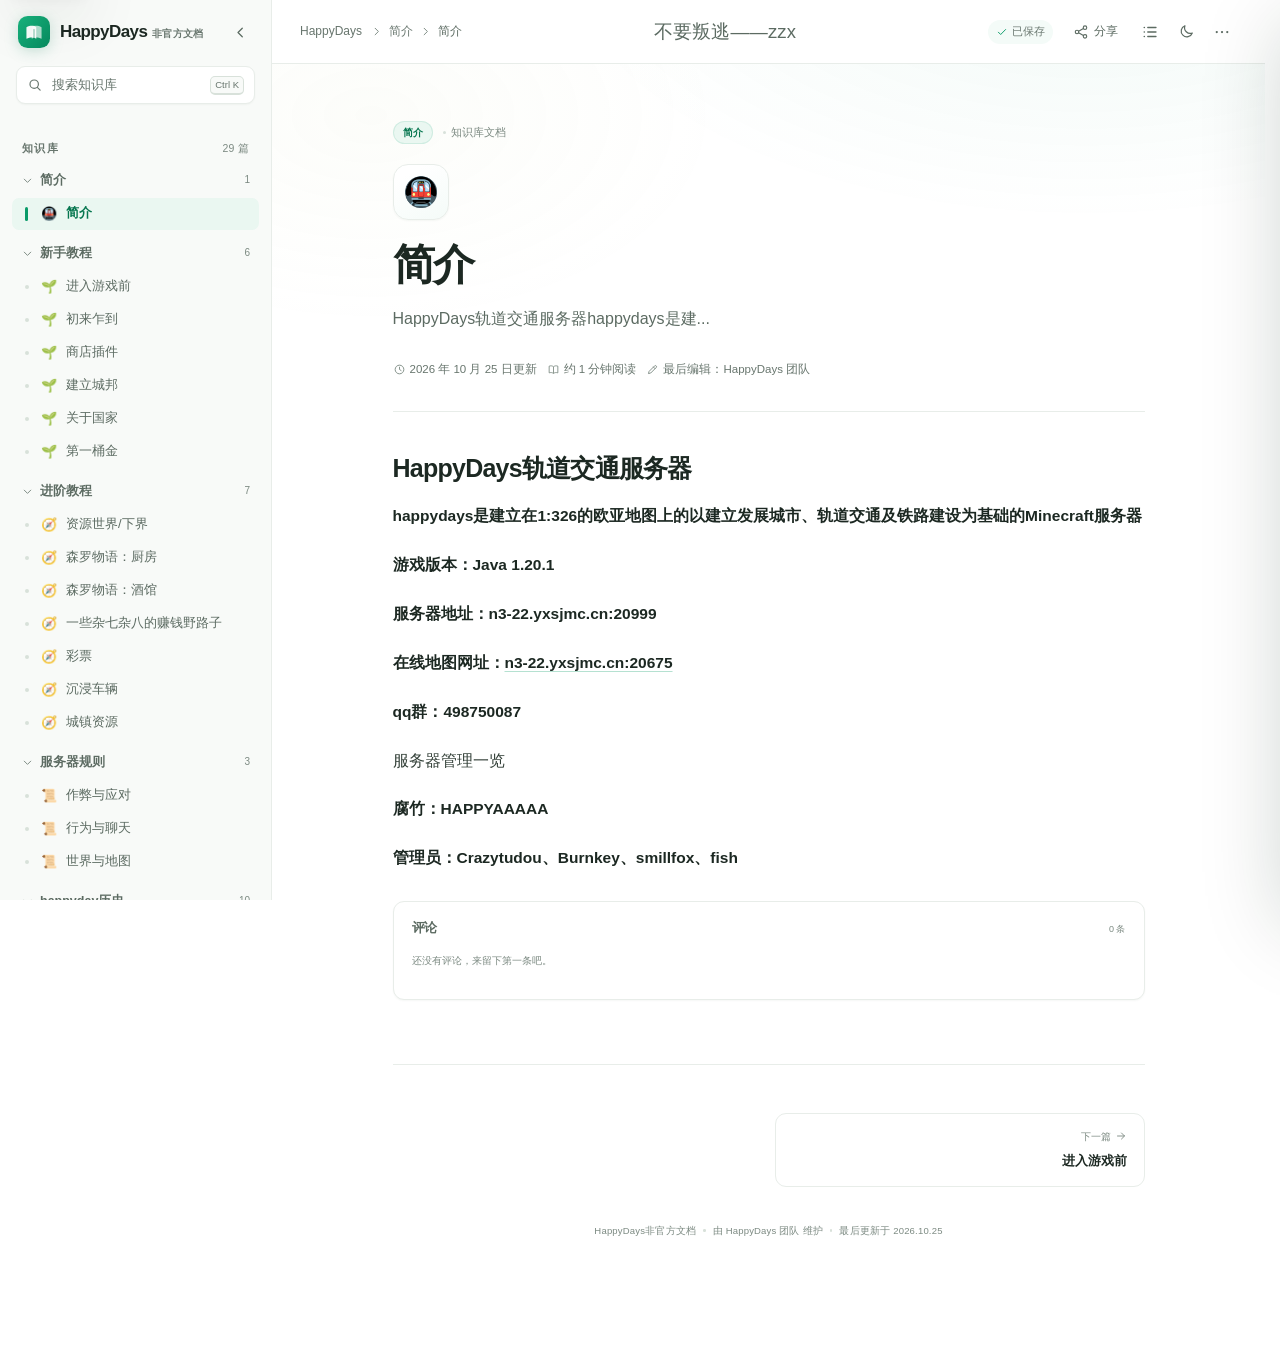
==== commit 89e2094b: "feat: 增加文章评论与署名 - 每篇文章底部增加评论区 - 评论必须填写署名，支持多行正文 - 评论保存在根目录 comment.json - 后端开启时显示发表表单，静态部署只读显示 - 新增 " ====
--- a/index.html
+++ b/index.html
@@ -14,6 +14,7 @@
   <link rel="canonical" id="canonicalLink" href="">
   <link rel="stylesheet" href="assets/title-format.css">
   <link rel="stylesheet" href="assets/history.css">
+  <link rel="stylesheet" href="assets/comments.css">
   <title>HappyDays非官方文档</title>
   <link rel="icon" type="image/png" href="icon.png">
   <script>
@@ -206,6 +207,29 @@
                 <span id="docSignatureCount"></span>
               </div>
               <ol class="doc-signature-list" id="docSignatureList"></ol>
+            </section>
+
+            <section class="doc-comments" id="docComments" aria-label="评论">
+              <div class="doc-comments-head">
+                <h2>评论</h2>
+                <span id="docCommentCount">0 条</span>
+              </div>
+              <div class="doc-comment-list" id="docCommentList"></div>
+              <p class="doc-comment-empty" id="docCommentEmpty">还没有评论，来留下第一条吧。</p>
+              <form class="doc-comment-form" id="docCommentForm" hidden>
+                <label class="doc-comment-field">
+                  <span>署名</span>
+                  <input id="docCommentAuthor" type="text" maxlength="80" autocomplete="name" placeholder="你的名字" required>
+                </label>
+                <label class="doc-comment-field doc-comment-field--body">
+                  <span>评论</span>
+                  <textarea id="docCommentBody" maxlength="2000" rows="4" placeholder="写下你的评论…" required></textarea>
+                </label>
+                <div class="doc-comment-form-foot">
+                  <span class="doc-comment-status" id="docCommentStatus"></span>
+                  <button class="doc-comment-submit" id="docCommentSubmit" type="submit">发表评论</button>
+                </div>
+              </form>
             </section>
 
             <footer class="doc-footer">
--- a/assets/comments.css
+++ b/assets/comments.css
@@ -0,0 +1,201 @@
+.doc-comments {
+  margin-top: 28px;
+  padding: 16px 18px 18px;
+  border: 1px solid var(--border);
+  border-radius: 11px;
+  background: var(--surface);
+  box-shadow: var(--shadow-xs);
+}
+
+.doc-comments-head {
+  display: flex;
+  align-items: baseline;
+  justify-content: space-between;
+  gap: 12px;
+  margin-bottom: 10px;
+}
+
+.doc-comments-head h2 {
+  margin: 0;
+  color: var(--text-secondary);
+  font-size: 13px;
+  font-weight: 700;
+  letter-spacing: -0.01em;
+}
+
+.doc-comments-head span {
+  color: var(--text-faint);
+  font-size: 9px;
+  font-variant-numeric: tabular-nums;
+}
+
+.doc-comment-list {
+  display: flex;
+  flex-direction: column;
+  gap: 0;
+}
+
+.doc-comment-item {
+  display: flex;
+  gap: 10px;
+  padding: 11px 0;
+  border-top: 1px solid var(--border);
+}
+
+.doc-comment-item:first-child {
+  border-top: 0;
+}
+
+.doc-comment-avatar {
+  display: flex;
+  width: 28px;
+  height: 28px;
+  flex: none;
+  align-items: center;
+  justify-content: center;
+  border-radius: 50%;
+  background: rgba(10, 155, 105, 0.12);
+  color: var(--accent);
+  font-size: 11px;
+  font-weight: 750;
+}
+
+.doc-comment-main {
+  min-width: 0;
+  flex: 1;
+}
+
+.doc-comment-meta {
+  display: flex;
+  align-items: baseline;
+  gap: 8px;
+}
+
+.doc-comment-meta strong {
+  overflow: hidden;
+  color: var(--text);
+  font-size: 11.5px;
+  font-weight: 700;
+  white-space: nowrap;
+  text-overflow: ellipsis;
+}
+
+.doc-comment-meta time {
+  color: var(--text-faint);
+  font-size: 9px;
+  font-variant-numeric: tabular-nums;
+}
+
+.doc-comment-body {
+  margin: 4px 0 0;
+  color: var(--text-secondary);
+  font-size: 12px;
+  line-height: 1.7;
+  overflow-wrap: anywhere;
+  white-space: pre-wrap;
+}
+
+.doc-comment-empty {
+  margin: 4px 0 12px;
+  color: var(--text-faint);
+  font-size: 10px;
+}
+
+.doc-comment-form {
+  display: flex;
+  flex-direction: column;
+  gap: 8px;
+  margin-top: 12px;
+  padding-top: 14px;
+  border-top: 1px solid var(--border);
+}
+
+.doc-comment-field {
+  display: flex;
+  flex-direction: column;
+  gap: 5px;
+}
+
+.doc-comment-field > span {
+  color: var(--text-faint);
+  font-size: 9.5px;
+  font-weight: 650;
+}
+
+.doc-comment-field input,
+.doc-comment-field textarea {
+  width: 100%;
+  padding: 8px 9px;
+  border: 1px solid var(--border);
+  border-radius: 7px;
+  background: var(--canvas);
+  color: var(--text);
+  font-family: inherit;
+  font-size: 11.5px;
+  line-height: 1.6;
+  outline: 0;
+  resize: vertical;
+}
+
+.doc-comment-field input {
+  height: 34px;
+}
+
+.doc-comment-field textarea {
+  min-height: 82px;
+}
+
+.doc-comment-field input:focus,
+.doc-comment-field textarea:focus {
+  border-color: rgba(10, 155, 105, 0.48);
+  box-shadow: 0 0 0 3px rgba(10, 155, 105, 0.09);
+}
+
+.doc-comment-form-foot {
+  display: flex;
+  align-items: center;
+  justify-content: space-between;
+  gap: 12px;
+}
+
+.doc-comment-status {
+  color: var(--text-faint);
+  font-size: 9.5px;
+}
+
+.doc-comment-status.is-error {
+  color: #d25555;
+}
+
+.doc-comment-submit {
+  height: 31px;
+  padding: 0 13px;
+  border: 1px solid var(--accent-strong);
+  border-radius: 7px;
+  background: var(--accent-strong);
+  color: #fff;
+  font-size: 10.5px;
+  font-weight: 650;
+  cursor: pointer;
+}
+
+.doc-comment-submit:hover {
+  filter: brightness(1.06);
+}
+
+.doc-comment-submit:disabled {
+  cursor: wait;
+  opacity: 0.55;
+}
+
+@media (max-width: 620px) {
+  .doc-comments {
+    padding: 14px;
+  }
+}
+
+@media print {
+  .doc-comments {
+    display: none;
+  }
+}
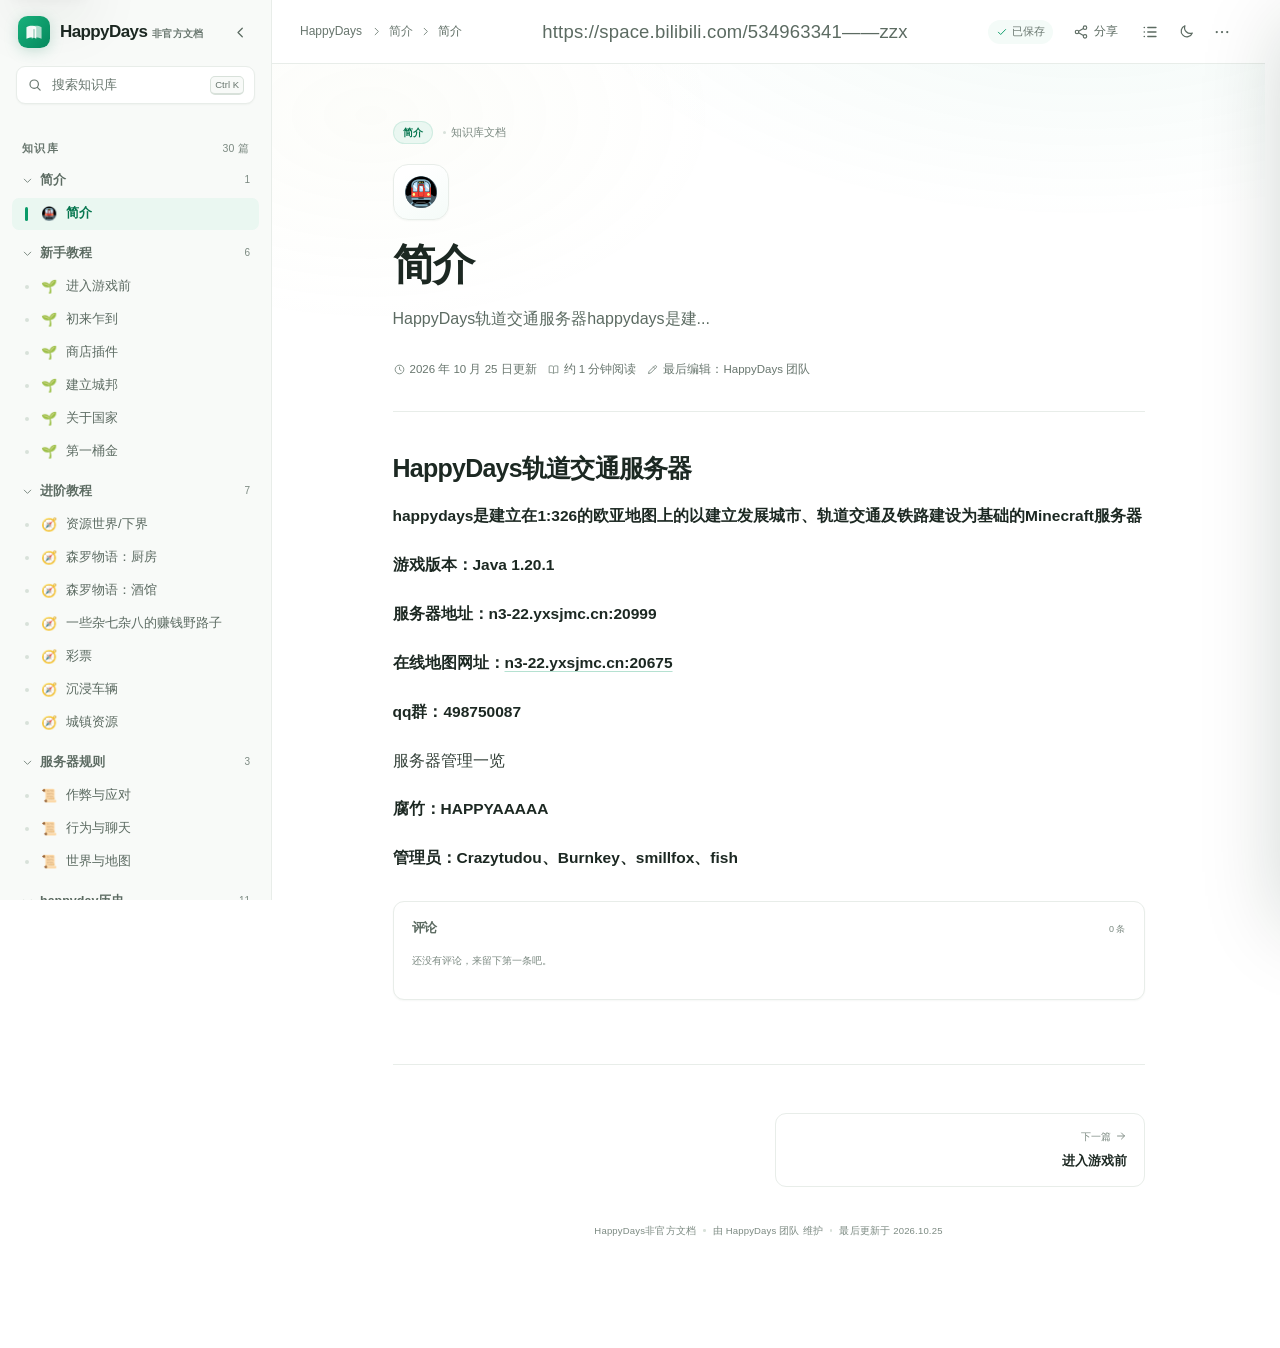
==== commit 39b1910d: "feat: 评论支持 Markdown 并归档到 comment 目录 - 评论正文支持 Markdown 渲染 - 评论元数据移动到 comment/comment.json - 每条评论生成 co" ====
--- a/index.html
+++ b/index.html
@@ -222,8 +222,8 @@
                   <input id="docCommentAuthor" type="text" maxlength="80" autocomplete="name" placeholder="你的名字" required>
                 </label>
                 <label class="doc-comment-field doc-comment-field--body">
-                  <span>评论</span>
-                  <textarea id="docCommentBody" maxlength="2000" rows="4" placeholder="写下你的评论…" required></textarea>
+                  <span>评论 · 支持 Markdown</span>
+                  <textarea id="docCommentBody" maxlength="2000" rows="4" placeholder="**粗体**、*斜体*、`代码`、列表和链接…" required></textarea>
                 </label>
                 <div class="doc-comment-form-foot">
                   <span class="doc-comment-status" id="docCommentStatus"></span>
--- a/assets/comments.css
+++ b/assets/comments.css
@@ -92,7 +92,83 @@
   font-size: 12px;
   line-height: 1.7;
   overflow-wrap: anywhere;
-  white-space: pre-wrap;
+}
+
+.doc-comment-body > :first-child {
+  margin-top: 0;
+}
+
+.doc-comment-body > :last-child {
+  margin-bottom: 0;
+}
+
+.doc-comment-body p {
+  margin: 0.35em 0;
+}
+
+.doc-comment-body h1,
+.doc-comment-body h2,
+.doc-comment-body h3,
+.doc-comment-body h4,
+.doc-comment-body h5,
+.doc-comment-body h6 {
+  margin: 0.7em 0 0.3em;
+  color: var(--text);
+  font-size: 1.05em;
+  line-height: 1.4;
+}
+
+.doc-comment-body a {
+  color: var(--accent);
+  text-decoration: underline;
+  text-underline-offset: 2px;
+}
+
+.doc-comment-body code {
+  padding: 1px 4px;
+  border-radius: 4px;
+  background: var(--canvas);
+  color: var(--text);
+  font-family: var(--font-mono);
+  font-size: 0.92em;
+}
+
+.doc-comment-body pre {
+  overflow: auto;
+  margin: 0.5em 0;
+  padding: 9px 10px;
+  border: 1px solid var(--border);
+  border-radius: 6px;
+  background: var(--canvas);
+}
+
+.doc-comment-body pre code {
+  padding: 0;
+  background: transparent;
+  font-size: 0.9em;
+}
+
+.doc-comment-body blockquote {
+  margin: 0.5em 0;
+  padding: 2px 0 2px 10px;
+  border-left: 2px solid var(--accent);
+  color: var(--text-tertiary);
+}
+
+.doc-comment-body ul,
+.doc-comment-body ol {
+  margin: 0.35em 0;
+  padding-left: 1.4em;
+}
+
+.doc-comment-body li {
+  margin: 0.15em 0;
+}
+
+.doc-comment-body hr {
+  margin: 0.7em 0;
+  border: 0;
+  border-top: 1px solid var(--border);
 }
 
 .doc-comment-empty {
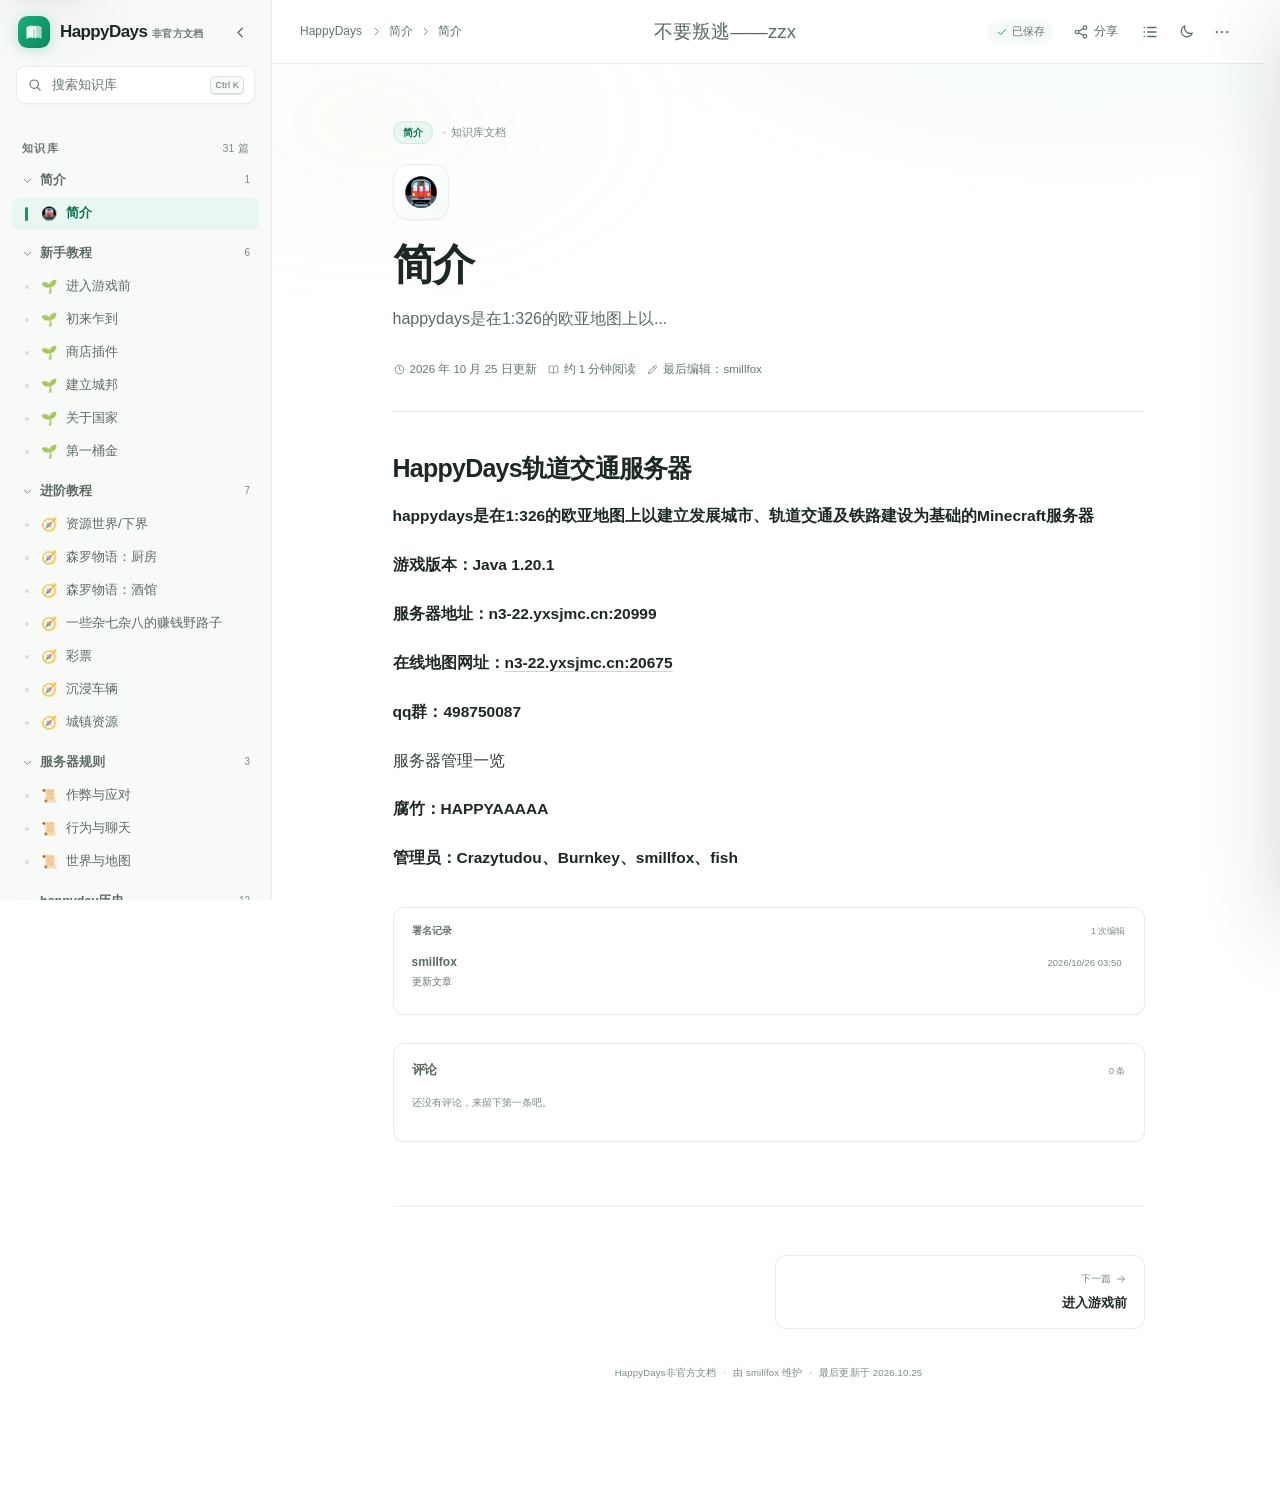
==== commit 4ba5cfcc: "feat: 增加背景音乐播放与上传 - 右下角固定 BGM 播放器，显示歌名、播放/暂停和下一首 - 音乐文件保存在 BGM/，配置保存在 BGM.json - 加权随机选歌并排除当前歌曲，只在下一切" ====
--- a/index.html
+++ b/index.html
@@ -15,6 +15,7 @@
   <link rel="stylesheet" href="assets/title-format.css">
   <link rel="stylesheet" href="assets/history.css">
   <link rel="stylesheet" href="assets/comments.css">
+  <link rel="stylesheet" href="assets/bgm.css">
   <title>HappyDays非官方文档</title>
   <link rel="icon" type="image/png" href="icon.png">
   <script>
@@ -382,6 +383,51 @@
         </section>
       </div>
     </div>
+  </dialog>
+
+  <aside class="bgm-player" id="bgmPlayer" aria-label="背景音乐" hidden>
+    <div class="bgm-now">
+      <span class="bgm-label">BGM</span>
+      <span class="bgm-title" id="bgmTitle">暂无音乐</span>
+    </div>
+    <div class="bgm-actions">
+      <button class="bgm-button" id="bgmToggle" type="button" aria-label="播放背景音乐" title="播放">▶</button>
+      <button class="bgm-button" id="bgmNext" type="button" aria-label="下一首背景音乐" title="下一首">⏭</button>
+      <button class="bgm-button" id="bgmUpload" type="button" aria-label="上传背景音乐" title="上传 BGM" hidden>＋</button>
+    </div>
+    <audio id="bgmAudio" preload="none"></audio>
+  </aside>
+
+  <dialog class="bgm-dialog" id="bgmDialog" aria-labelledby="bgmDialogTitle">
+    <form class="bgm-form" id="bgmForm">
+      <header class="bgm-dialog-head">
+        <div>
+          <p class="bgm-eyebrow">Background music</p>
+          <h2 id="bgmDialogTitle">上传 BGM</h2>
+        </div>
+        <button class="bgm-close" id="bgmCancelX" type="button" aria-label="关闭">×</button>
+      </header>
+      <div class="bgm-dialog-body">
+        <label class="bgm-field">
+          <span>音频文件</span>
+          <input id="bgmFile" type="file" accept=".mp3,.wav,audio/mpeg,audio/wav" required>
+          <small>仅支持 .mp3 和 .wav，最大 50MB</small>
+        </label>
+        <label class="bgm-field">
+          <span>歌名</span>
+          <input id="bgmFormTitle" type="text" maxlength="120" autocomplete="off" required placeholder="显示在播放器中的歌名">
+        </label>
+        <label class="bgm-field">
+          <span>权重</span>
+          <input id="bgmFormWeight" type="number" min="0.1" max="1000000" step="0.1" value="1" required>
+        </label>
+        <p class="bgm-form-status" id="bgmFormStatus"></p>
+      </div>
+      <footer class="bgm-dialog-actions">
+        <button class="bgm-secondary" id="bgmCancel" type="button">取消</button>
+        <button class="bgm-primary" id="bgmSubmit" type="submit">上传</button>
+      </footer>
+    </form>
   </dialog>
 
   <svg class="icon-sprite" xmlns="http://www.w3.org/2000/svg" aria-hidden="true" focusable="false">
--- a/assets/title-format.css
+++ b/assets/title-format.css
@@ -102,3 +102,34 @@
   font-size: 9px;
   white-space: nowrap;
 }
+
+.title-move {
+  display: flex;
+  height: 34px;
+  flex-direction: column;
+  justify-content: center;
+  gap: 2px;
+}
+
+.title-move-button {
+  width: 22px;
+  height: 15px;
+  padding: 0;
+  border: 1px solid var(--border);
+  border-radius: 4px;
+  background: var(--canvas);
+  color: var(--text-faint);
+  font-size: 10px;
+  line-height: 1;
+  cursor: pointer;
+}
+
+.title-move-button:hover:not(:disabled) {
+  border-color: var(--border-strong);
+  color: var(--text);
+}
+
+.title-move-button:disabled {
+  cursor: default;
+  opacity: 0.28;
+}
--- a/assets/bgm.css
+++ b/assets/bgm.css
@@ -0,0 +1,250 @@
+.bgm-player {
+  position: fixed;
+  right: 18px;
+  bottom: 18px;
+  z-index: 55;
+  display: flex;
+  max-width: min(360px, calc(100vw - 24px));
+  align-items: center;
+  gap: 10px;
+  padding: 8px 9px 8px 12px;
+  border: 1px solid var(--border);
+  border-radius: 12px;
+  background: color-mix(in srgb, var(--surface) 92%, transparent);
+  box-shadow: 0 10px 34px rgba(8, 22, 14, 0.18);
+  -webkit-backdrop-filter: blur(14px);
+  backdrop-filter: blur(14px);
+}
+
+.bgm-player[hidden] {
+  display: none;
+}
+
+.bgm-now {
+  display: flex;
+  min-width: 0;
+  flex: 1;
+  flex-direction: column;
+  gap: 1px;
+}
+
+.bgm-label {
+  color: var(--accent);
+  font-size: 7.5px;
+  font-weight: 800;
+  letter-spacing: 0.09em;
+}
+
+.bgm-title {
+  overflow: hidden;
+  color: var(--text-secondary);
+  font-size: 10.5px;
+  font-weight: 650;
+  white-space: nowrap;
+  text-overflow: ellipsis;
+}
+
+.bgm-actions {
+  display: flex;
+  flex: none;
+  align-items: center;
+  gap: 3px;
+}
+
+.bgm-button {
+  display: inline-flex;
+  width: 27px;
+  height: 27px;
+  align-items: center;
+  justify-content: center;
+  padding: 0;
+  border: 1px solid transparent;
+  border-radius: 7px;
+  background: transparent;
+  color: var(--text-faint);
+  font-size: 12px;
+  line-height: 1;
+  cursor: pointer;
+}
+
+.bgm-button:hover {
+  border-color: var(--border);
+  background: var(--canvas);
+  color: var(--text);
+}
+
+.bgm-button.is-playing {
+  color: var(--accent);
+}
+
+.bgm-dialog {
+  width: min(460px, calc(100vw - 32px));
+  padding: 0;
+  border: 1px solid var(--border);
+  border-radius: 14px;
+  background: var(--surface);
+  color: var(--text);
+  box-shadow: 0 24px 70px rgba(7, 20, 13, 0.28);
+}
+
+.bgm-dialog::backdrop {
+  background: rgba(15, 28, 21, 0.42);
+  -webkit-backdrop-filter: blur(4px);
+  backdrop-filter: blur(4px);
+}
+
+.bgm-form {
+  display: flex;
+  flex-direction: column;
+}
+
+.bgm-dialog-head {
+  display: flex;
+  align-items: flex-start;
+  justify-content: space-between;
+  gap: 14px;
+  padding: 18px 20px 12px;
+  border-bottom: 1px solid var(--border);
+}
+
+.bgm-eyebrow {
+  margin: 0 0 4px;
+  color: var(--accent);
+  font-size: 8px;
+  font-weight: 750;
+  letter-spacing: 0.08em;
+  text-transform: uppercase;
+}
+
+.bgm-dialog-head h2 {
+  margin: 0;
+  font-size: 18px;
+  letter-spacing: -0.02em;
+}
+
+.bgm-close {
+  width: 28px;
+  height: 28px;
+  padding: 0;
+  border: 1px solid transparent;
+  border-radius: 6px;
+  background: transparent;
+  color: var(--text-faint);
+  font-size: 20px;
+  line-height: 1;
+  cursor: pointer;
+}
+
+.bgm-close:hover {
+  border-color: var(--border);
+  background: var(--canvas);
+  color: var(--text);
+}
+
+.bgm-dialog-body {
+  display: flex;
+  flex-direction: column;
+  gap: 12px;
+  padding: 15px 20px;
+}
+
+.bgm-field {
+  display: flex;
+  flex-direction: column;
+  gap: 5px;
+}
+
+.bgm-field > span {
+  color: var(--text-tertiary);
+  font-size: 9.5px;
+  font-weight: 650;
+}
+
+.bgm-field input[type="text"],
+.bgm-field input[type="number"] {
+  width: 100%;
+  height: 34px;
+  padding: 0 9px;
+  border: 1px solid var(--border);
+  border-radius: 7px;
+  background: var(--canvas);
+  color: var(--text);
+  font: inherit;
+  font-size: 11.5px;
+  outline: 0;
+}
+
+.bgm-field input[type="file"] {
+  color: var(--text-secondary);
+  font-size: 10.5px;
+}
+
+.bgm-field input:focus {
+  border-color: rgba(10, 155, 105, 0.48);
+  box-shadow: 0 0 0 3px rgba(10, 155, 105, 0.09);
+}
+
+.bgm-field small {
+  color: var(--text-faint);
+  font-size: 9px;
+}
+
+.bgm-form-status {
+  min-height: 16px;
+  margin: 0;
+  color: var(--text-faint);
+  font-size: 9.5px;
+}
+
+.bgm-form-status.is-error {
+  color: #d25555;
+}
+
+.bgm-dialog-actions {
+  display: flex;
+  justify-content: flex-end;
+  gap: 8px;
+  padding: 12px 20px 17px;
+  border-top: 1px solid var(--border);
+}
+
+.bgm-secondary,
+.bgm-primary {
+  height: 31px;
+  padding: 0 13px;
+  border-radius: 7px;
+  font-size: 10.5px;
+  cursor: pointer;
+}
+
+.bgm-secondary {
+  border: 1px solid var(--border);
+  background: var(--canvas);
+  color: var(--text-secondary);
+}
+
+.bgm-primary {
+  border: 1px solid var(--accent-strong);
+  background: var(--accent-strong);
+  color: #fff;
+}
+
+.bgm-primary:disabled {
+  cursor: wait;
+  opacity: 0.55;
+}
+
+@media (max-width: 620px) {
+  .bgm-player {
+    right: 10px;
+    bottom: 10px;
+    left: 10px;
+    max-width: none;
+  }
+}
+
+@media print {
+  .bgm-player {
+    display: none !important;
+  }
+}
--- a/assets/styles.css
+++ b/assets/styles.css
@@ -915,7 +915,7 @@
 
 .site-title-row {
   display: grid;
-  grid-template-columns: minmax(0, 1fr) 92px 54px 28px;
+  grid-template-columns: minmax(0, 1fr) 92px 54px 24px 28px;
   gap: 8px;
   align-items: center;
 }
@@ -1026,7 +1026,7 @@
 
 @media (max-width: 620px) {
   .site-title-row {
-    grid-template-columns: minmax(0, 1fr) 76px 45px 28px;
+    grid-template-columns: minmax(0, 1fr) 76px 45px 24px 28px;
     gap: 6px;
   }
 }
@@ -3318,6 +3318,23 @@
   left: 0;
 }
 
+/* Single-document mode: hide the left knowledge navigation */
+body.single-view .sidebar {
+  display: none;
+}
+
+body.single-view .app-main {
+  margin-left: 0;
+}
+
+body.single-view .menu-button {
+  display: none !important;
+}
+
+body.single-view .sidebar-backdrop {
+  display: none !important;
+}
+
 /* =========================================================
    Responsive
    ========================================================= */
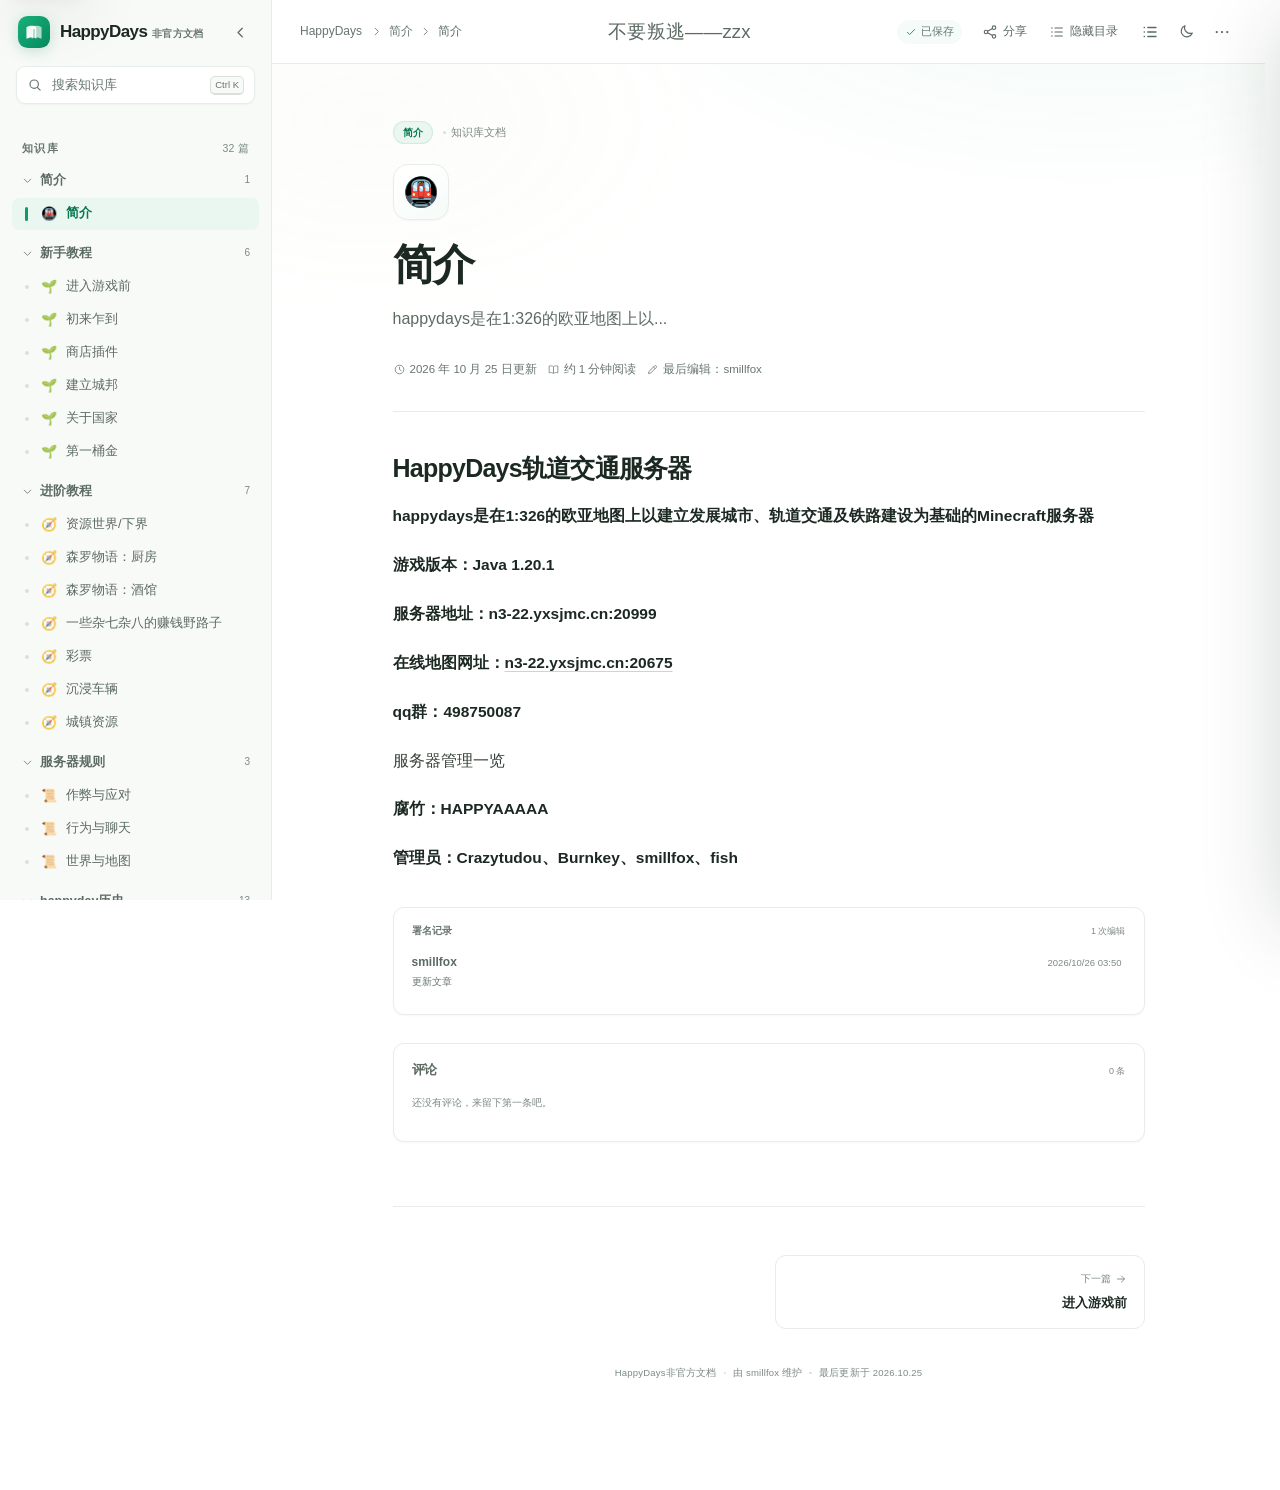
==== commit 50754d77: "feat: 增加 Bank 目录、首页分区和封面 - 首页根据 data.js 渲染顶级主题，每区最多三篇，超过或含下级时显示查看更多 - 新增 /bank/<topic> 层级目录页，递归展示直属文" ====
--- a/index.html
+++ b/index.html
@@ -107,11 +107,11 @@
             <svg class="icon" aria-hidden="true"><use href="#i-menu"></use></svg>
           </button>
           <nav class="breadcrumbs" aria-label="面包屑">
-            <a class="crumb-home" href="#/doc/welcome">HappyDays</a>
+            <a class="crumb-home" id="crumbHome" href="/home">HappyDays</a>
             <svg class="crumb-chevron" aria-hidden="true"><use href="#i-chevron-right"></use></svg>
-            <span class="crumb-category" id="crumbCategory">开始使用</span>
+            <a class="crumb-category" id="crumbCategory" href="/home">开始使用</a>
             <svg class="crumb-chevron crumb-chevron--last" aria-hidden="true"><use href="#i-chevron-right"></use></svg>
-            <span class="crumb-current" id="crumbTitle">欢迎来到 HappyDays非官方文档</span>
+            <a class="crumb-current" id="crumbTitle" href="/home">欢迎来到 HappyDays非官方文档</a>
           </nav>
         </div>
 
@@ -140,6 +140,10 @@
           <button class="top-action" id="shareBtn" type="button" aria-label="分享当前文档">
             <svg class="icon" aria-hidden="true"><use href="#i-share"></use></svg>
             <span class="action-label">分享</span>
+          </button>
+          <button class="top-action" id="docTreeToggle" type="button" aria-label="隐藏页面目录" aria-pressed="false">
+            <svg class="icon" aria-hidden="true"><use href="#i-list"></use></svg>
+            <span class="action-label" id="docTreeToggleLabel">隐藏目录</span>
           </button>
           <button class="icon-button outline-trigger" id="outlineBtn" type="button" aria-label="打开页面目录" aria-controls="tocPanel" aria-expanded="false">
             <svg class="icon" aria-hidden="true"><use href="#i-list"></use></svg>
--- a/assets/styles.css
+++ b/assets/styles.css
@@ -3325,6 +3325,16 @@
 
 body.single-view .app-main {
   margin-left: 0;
+  transition: none;
+}
+
+body.single-view .doc.is-entering .doc-header,
+body.single-view .doc.is-entering .doc-body {
+  animation: none;
+}
+
+body.single-view .doc.is-entering .doc-body {
+  animation-delay: 0s;
 }
 
 body.single-view .menu-button {
@@ -3333,6 +3343,18 @@
 
 body.single-view .sidebar-backdrop {
   display: none !important;
+}
+
+.crumb-category,
+.crumb-current {
+  text-decoration: none;
+}
+
+.crumb-category:hover,
+.crumb-current:hover {
+  color: var(--accent);
+  text-decoration: underline;
+  text-underline-offset: 3px;
 }
 
 /* =========================================================
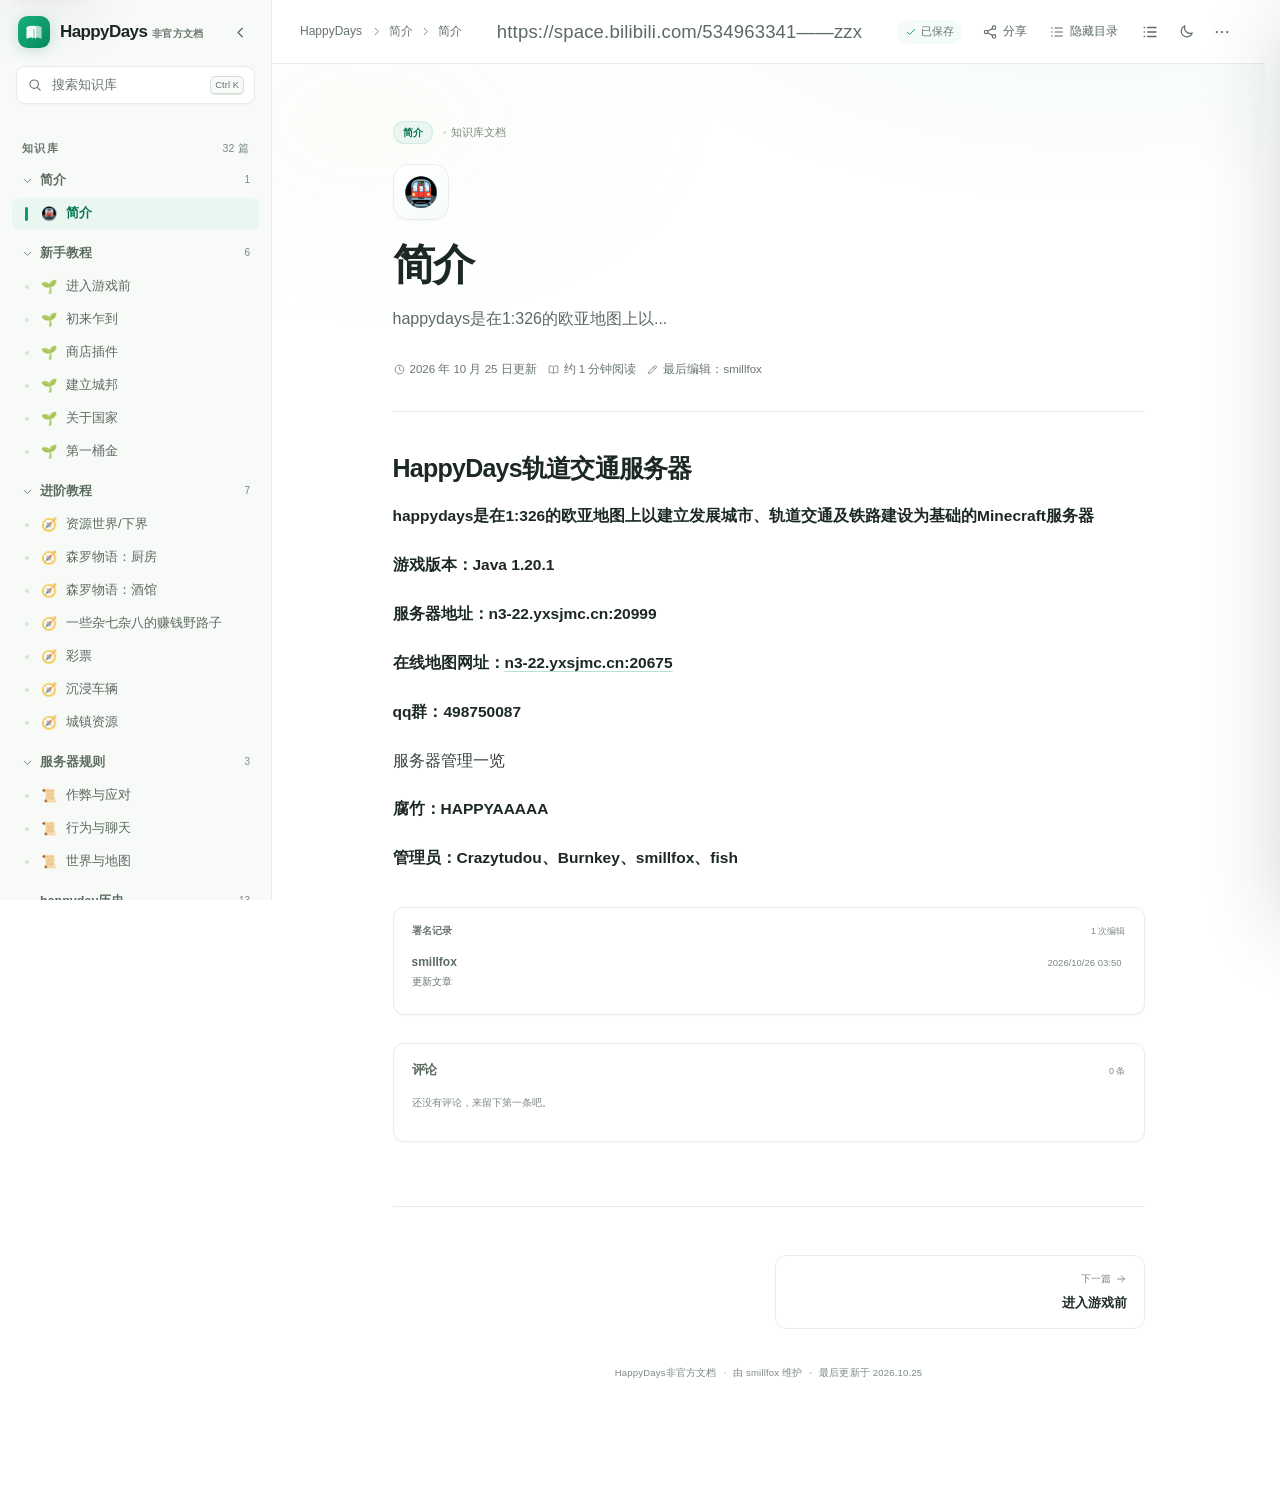
==== commit cedfb30b: "fix: 全站统一使用 icon.png 作为网站图标 - 首页和 Bank 页面补充 favicon link - 知识库和编辑器改用绝对 /icon.png - /favicon.ico 重定向到" ====
--- a/index.html
+++ b/index.html
@@ -17,7 +17,7 @@
   <link rel="stylesheet" href="assets/comments.css">
   <link rel="stylesheet" href="assets/bgm.css">
   <title>HappyDays非官方文档</title>
-  <link rel="icon" type="image/png" href="icon.png">
+  <link rel="icon" type="image/png" href="/icon.png">
   <script>
     (function () {
       try {
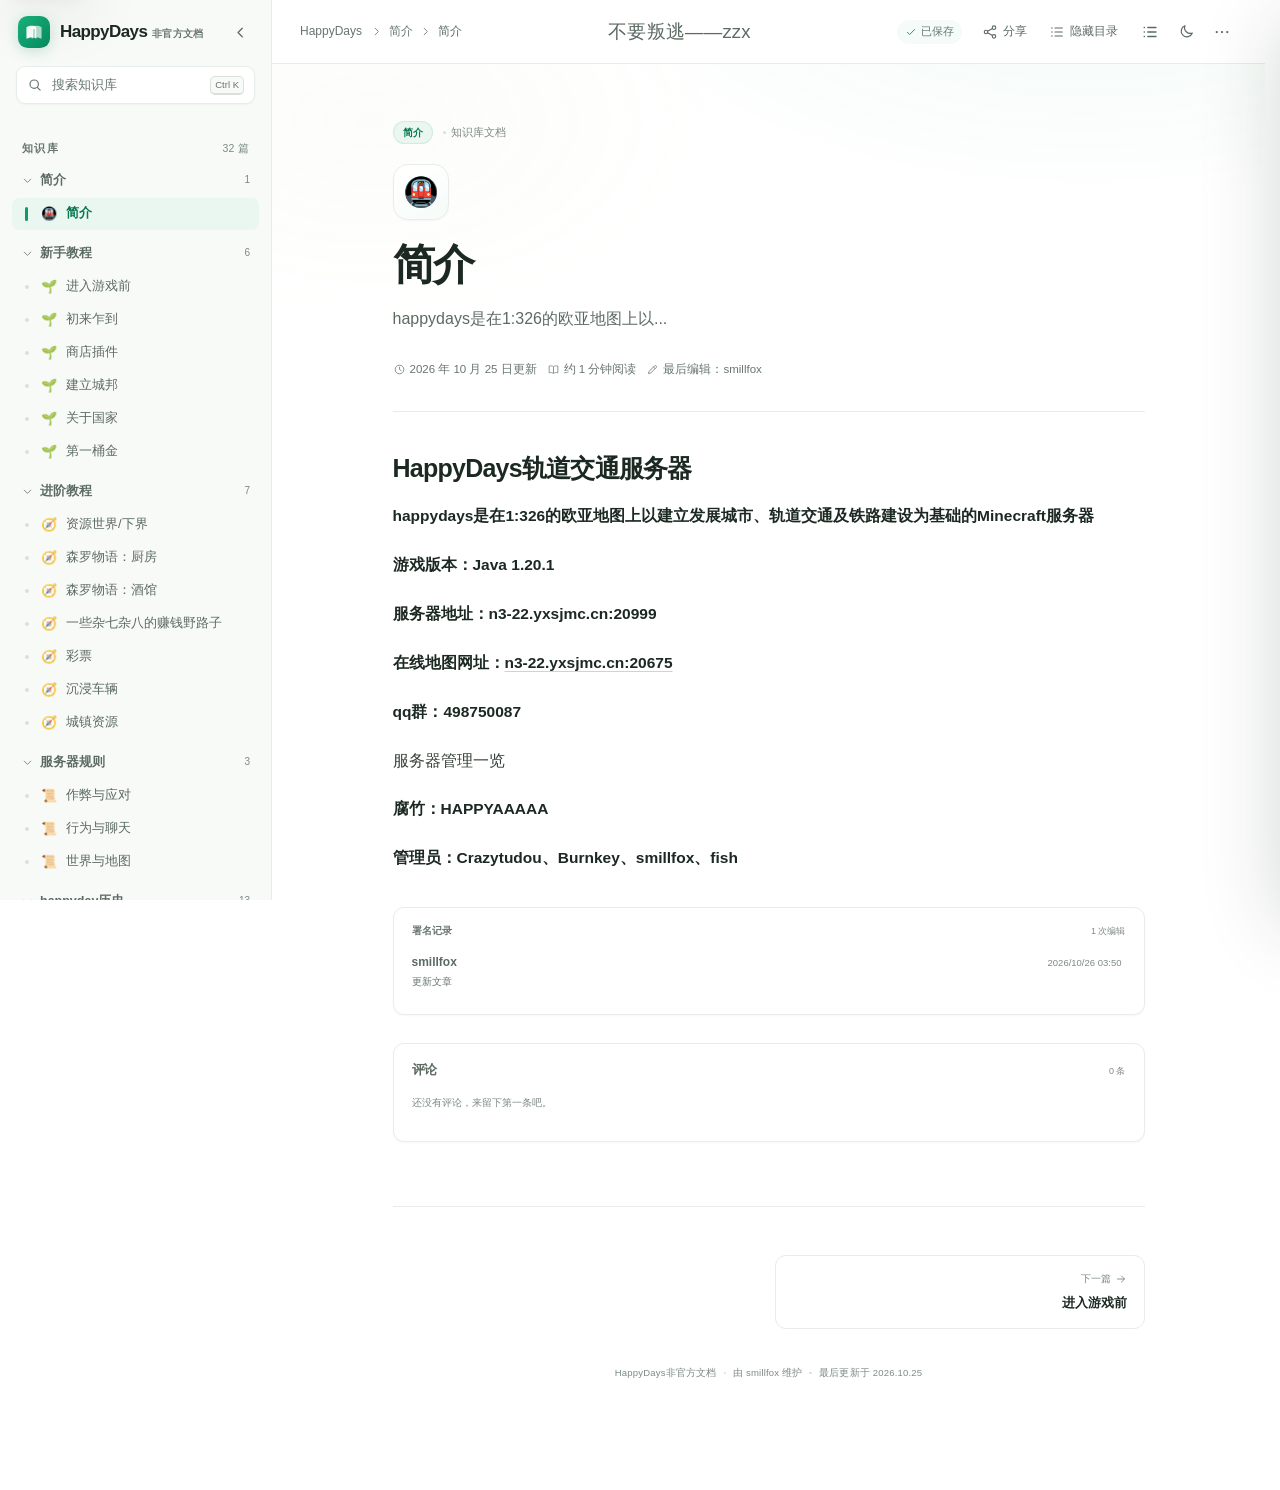
==== commit 69eca6f7: "fix: 强制刷新网站图标缓存 所有页面统一使用 /icon.png?v=2，/favicon.ico 也跳转到该地址。" ====
--- a/index.html
+++ b/index.html
@@ -17,7 +17,7 @@
   <link rel="stylesheet" href="assets/comments.css">
   <link rel="stylesheet" href="assets/bgm.css">
   <title>HappyDays非官方文档</title>
-  <link rel="icon" type="image/png" href="/icon.png">
+  <link rel="icon" type="image/png" href="/icon.png?v=2">
   <script>
     (function () {
       try {
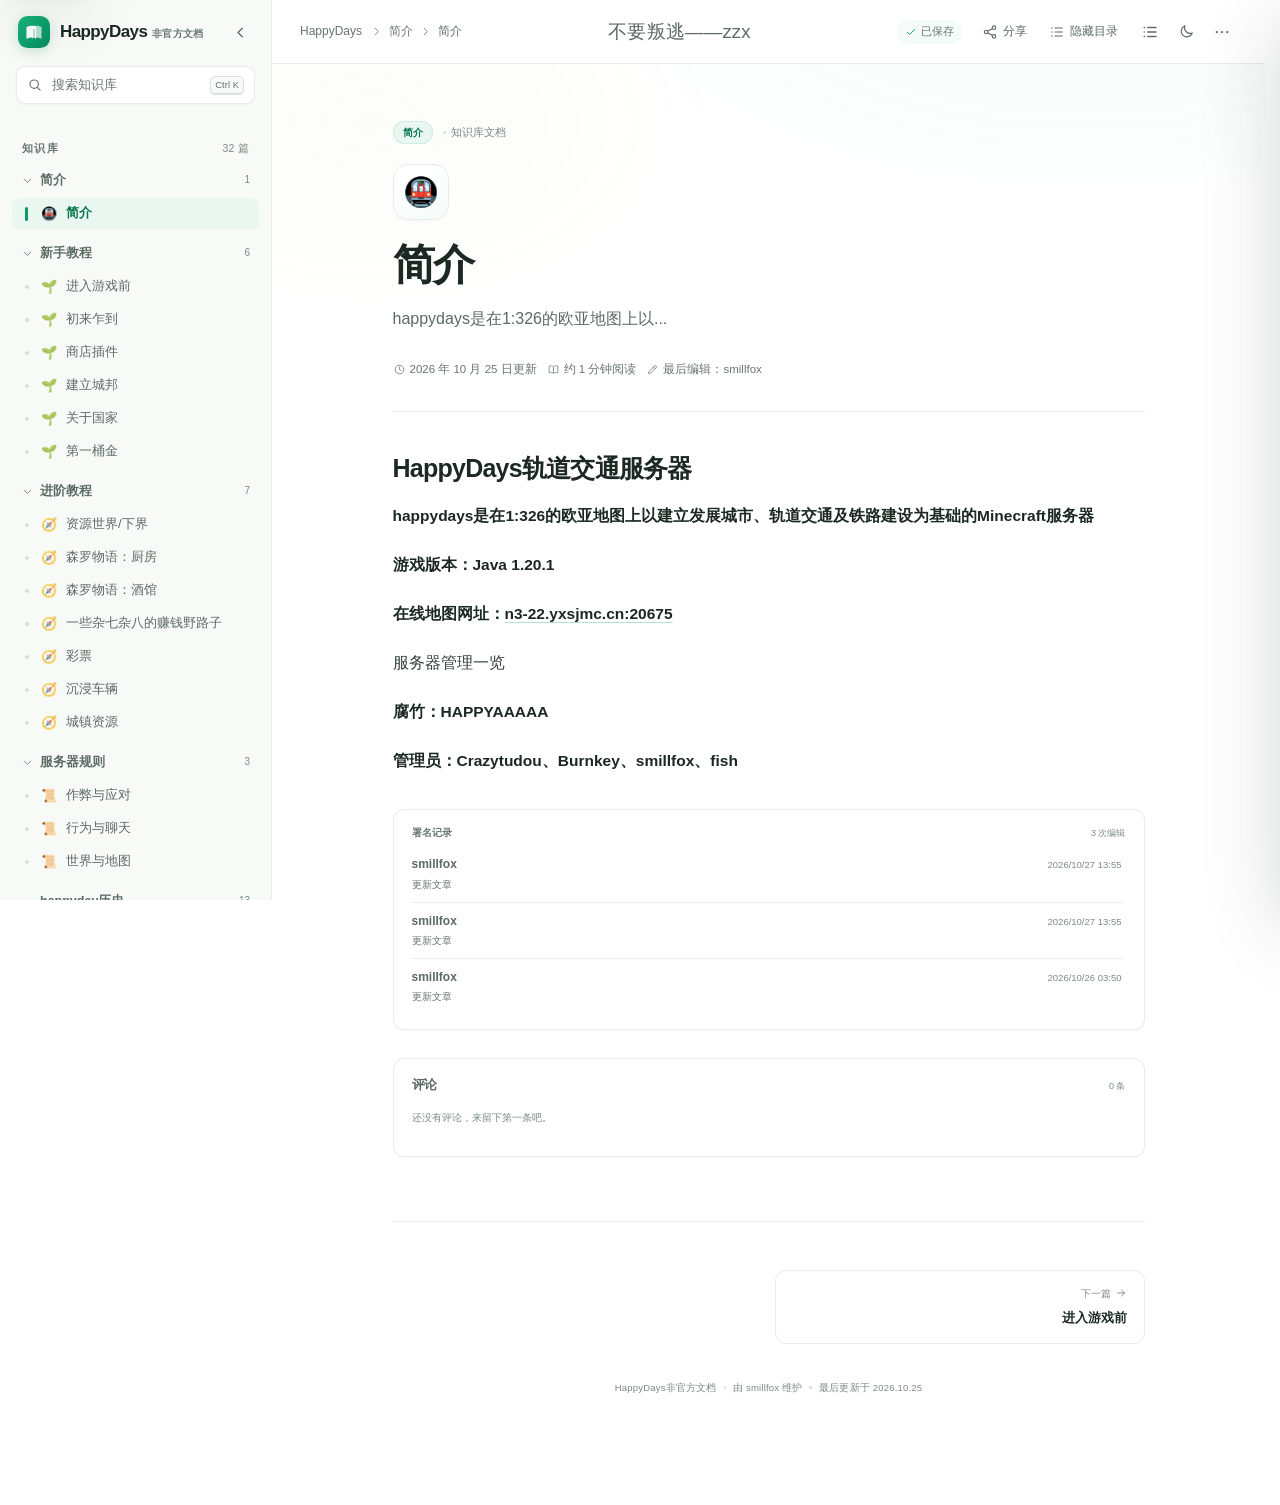
==== commit 2014f2ac: "feat: BGM 播放器增加音乐列表 - 上传弹窗列出所有音乐、文件名与权重 - 点击列表项切换并播放所选音乐 - 支持从列表删除音乐文件和 BGM.json 条目 - 知识库、首页和 Bank 共" ====
--- a/index.html
+++ b/index.html
@@ -425,6 +425,7 @@
           <span>权重</span>
           <input id="bgmFormWeight" type="number" min="0.1" max="1000000" step="0.1" value="1" required>
         </label>
+        <div class="bgm-list" id="bgmList"></div>
         <p class="bgm-form-status" id="bgmFormStatus"></p>
       </div>
       <footer class="bgm-dialog-actions">
--- a/assets/comments.css
+++ b/assets/comments.css
@@ -204,7 +204,7 @@
   padding: 8px 9px;
   border: 1px solid var(--border);
   border-radius: 7px;
-  background: var(--canvas);
+  background: var(--input-bg);
   color: var(--text);
   font-family: inherit;
   font-size: 11.5px;
--- a/assets/bgm.css
+++ b/assets/bgm.css
@@ -167,7 +167,7 @@
   padding: 0 9px;
   border: 1px solid var(--border);
   border-radius: 7px;
-  background: var(--canvas);
+  background: var(--input-bg);
   color: var(--text);
   font: inherit;
   font-size: 11.5px;
@@ -232,6 +232,97 @@
 .bgm-primary:disabled {
   cursor: wait;
   opacity: 0.55;
+}
+
+.bgm-list {
+  display: flex;
+  max-height: 220px;
+  flex-direction: column;
+  gap: 5px;
+  padding: 2px 0;
+  overflow-y: auto;
+  scrollbar-width: thin;
+}
+
+.bgm-list-title {
+  margin: 0 0 2px;
+  color: var(--text-tertiary);
+  font-size: 9.5px;
+  font-weight: 650;
+}
+
+.bgm-list-empty {
+  margin: 0;
+  padding: 10px 0;
+  color: var(--text-faint);
+  font-size: 10px;
+}
+
+.bgm-track {
+  display: grid;
+  grid-template-columns: minmax(0, 1fr) 28px;
+  align-items: center;
+  border: 1px solid var(--border);
+  border-radius: 7px;
+  background: var(--canvas);
+}
+
+.bgm-track.is-current {
+  border-color: var(--accent);
+  background: color-mix(in srgb, var(--accent) 8%, var(--canvas));
+}
+
+.bgm-track-main {
+  display: flex;
+  min-width: 0;
+  flex-direction: column;
+  gap: 1px;
+  padding: 7px 9px;
+  border: 0;
+  background: transparent;
+  color: var(--text);
+  text-align: left;
+  cursor: pointer;
+}
+
+.bgm-track-title {
+  overflow: hidden;
+  color: var(--text);
+  font-size: 10.5px;
+  font-weight: 650;
+  white-space: nowrap;
+  text-overflow: ellipsis;
+}
+
+.bgm-track.is-current .bgm-track-title {
+  color: var(--accent);
+}
+
+.bgm-track-meta {
+  overflow: hidden;
+  color: var(--text-faint);
+  font-size: 9px;
+  white-space: nowrap;
+  text-overflow: ellipsis;
+}
+
+.bgm-track-delete {
+  width: 26px;
+  height: 26px;
+  padding: 0;
+  border: 1px solid transparent;
+  border-radius: 5px;
+  background: transparent;
+  color: var(--text-faint);
+  font-size: 15px;
+  line-height: 1;
+  cursor: pointer;
+}
+
+.bgm-track-delete:hover {
+  border-color: rgba(210, 85, 85, 0.28);
+  background: rgba(210, 85, 85, 0.08);
+  color: #d25555;
 }
 
 @media (max-width: 620px) {
--- a/assets/styles.css
+++ b/assets/styles.css
@@ -17,6 +17,7 @@
   --surface-raised: #ffffff;
   --sidebar: #f8faf8;
   --canvas: #f4f7f4;
+  --input-bg: #f4f7f4;
   --text: #1c2822;
   --text-body: #344139;
   --text-secondary: #5c6b62;
@@ -57,6 +58,7 @@
   --surface-raised: #1a221d;
   --sidebar: #111814;
   --canvas: #0f1512;
+  --input-bg: #1f2a24;
   --text: #e8eee9;
   --text-body: #c7d1ca;
   --text-secondary: #a4b2a9;
@@ -885,7 +887,7 @@
   padding: 0 8px;
   border: 1px solid var(--border);
   border-radius: 6px;
-  background: var(--surface);
+  background: var(--input-bg);
   color: var(--text);
   font-size: 12px;
   text-align: right;
@@ -927,7 +929,7 @@
   padding: 0 9px;
   border: 1px solid var(--border);
   border-radius: 7px;
-  background: var(--canvas);
+  background: var(--input-bg);
   color: var(--text);
   font-size: 12px;
 }
